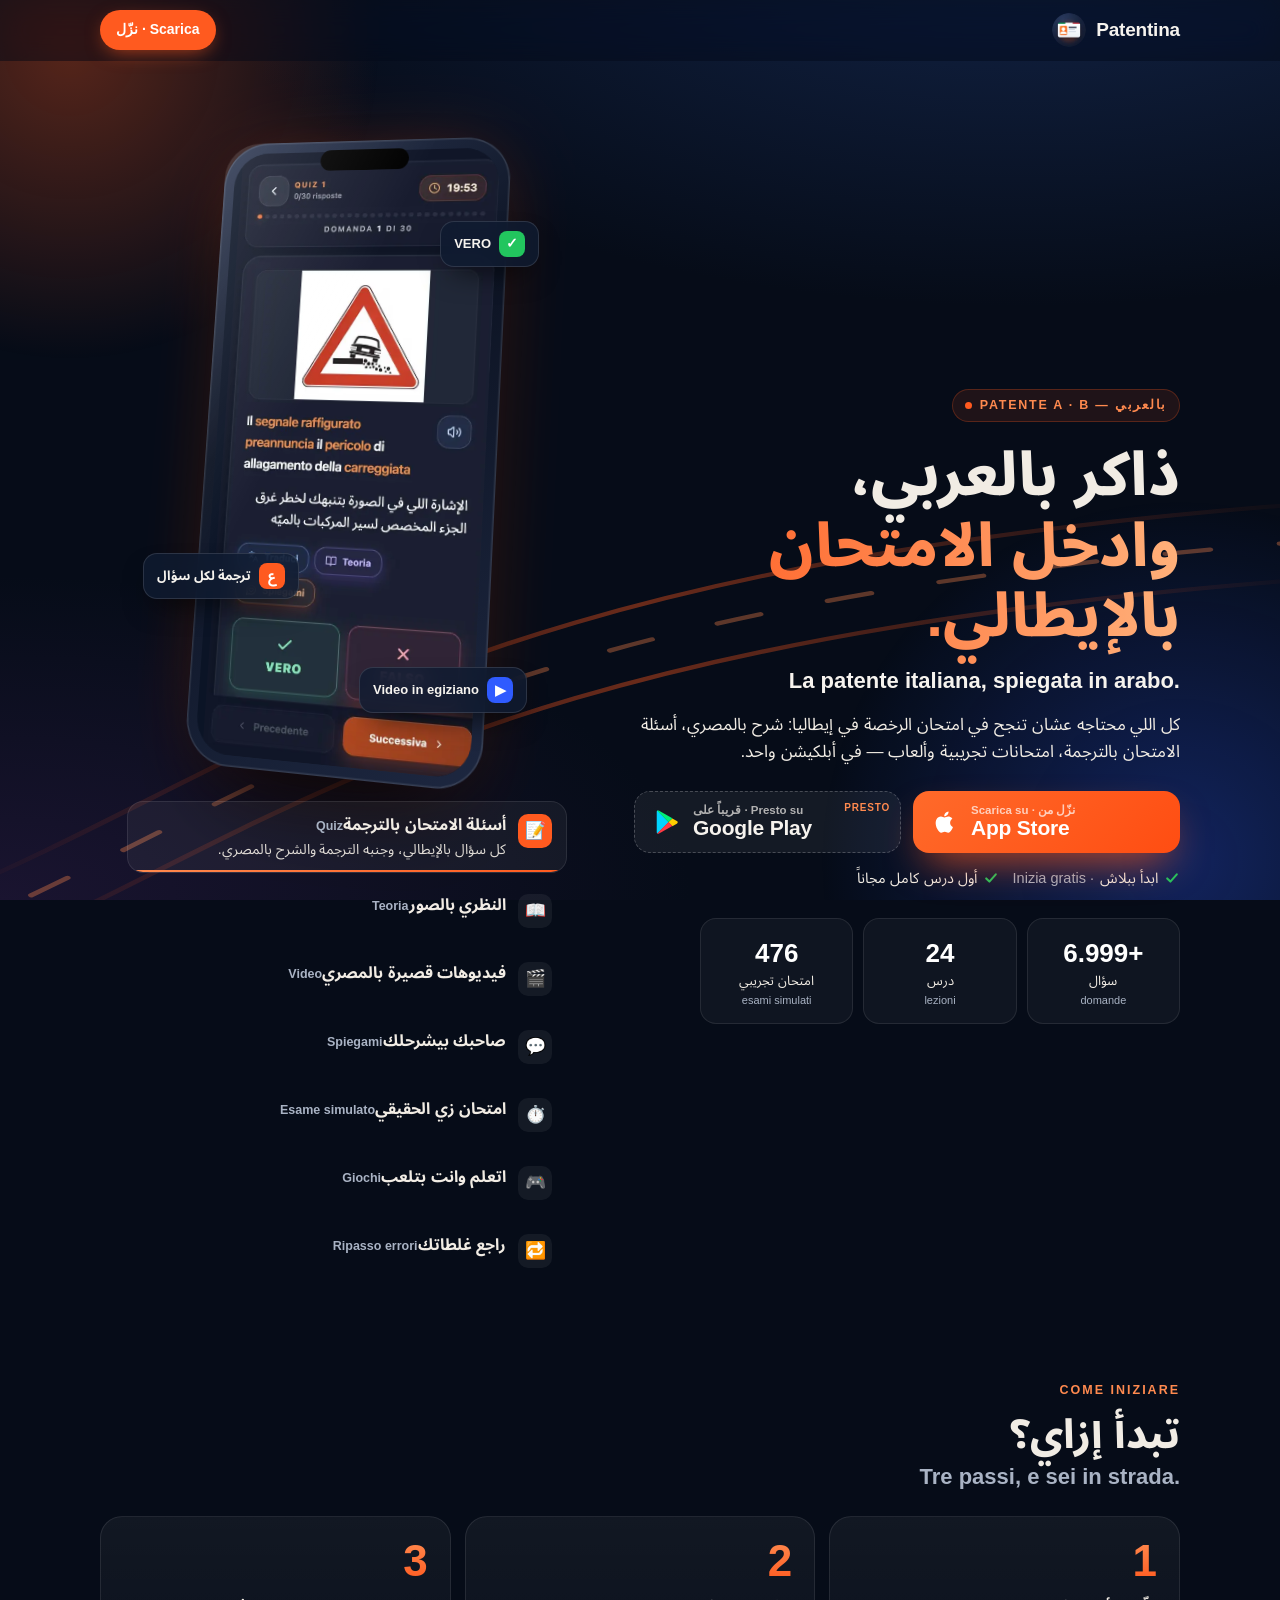
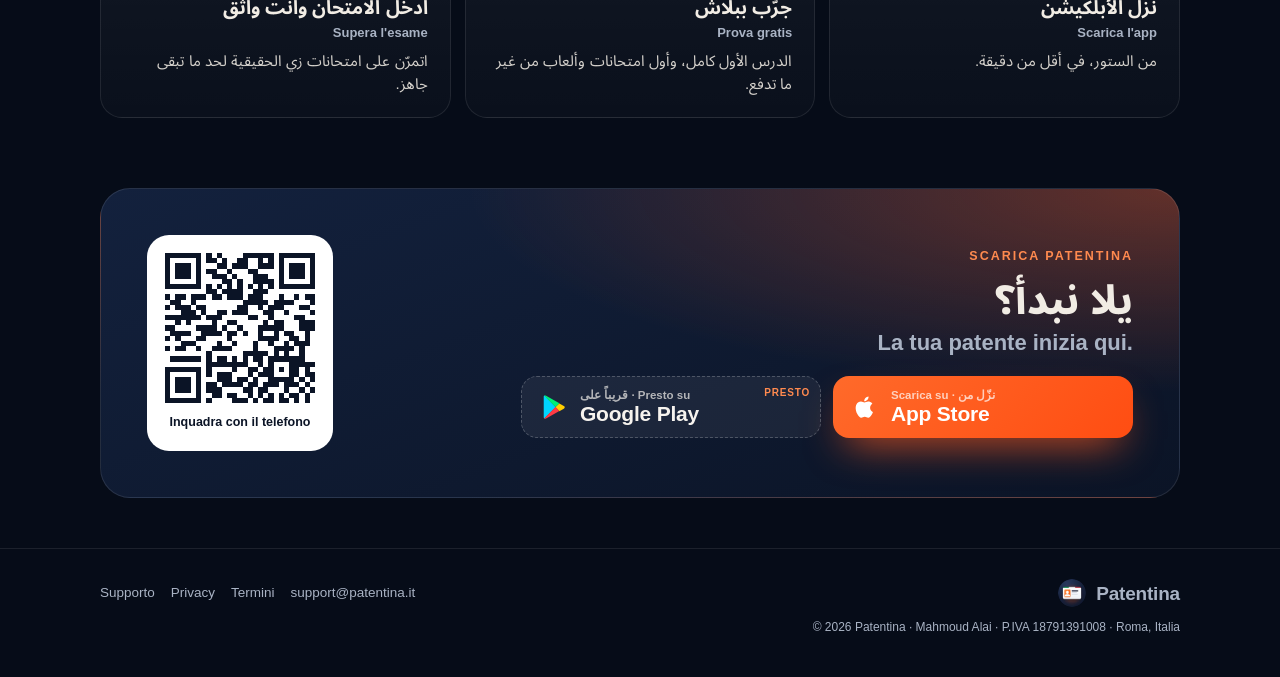
==== download/index.html @ 2d14f10e "Patentina download page Co-Authored-By: Claude Opus 5.5 <noreply@anthropic.com>" ====
<!doctype html>
<html lang="ar" dir="rtl">
<head>
<meta charset="utf-8">
<meta name="viewport" content="width=device-width, initial-scale=1, viewport-fit=cover">
<title>Patentina — Scarica l'app · نزّل الأبلكيشن</title>
<meta name="description" content="La patente italiana, spiegata in arabo. ذاكر الرخصة بالعربي وادخل الامتحان بالإيطالي. Scarica Patentina per iPhone e Android.">
<meta name="theme-color" content="#060c18">
<link rel="canonical" href="https://patentina.it/download/">
<meta property="og:type" content="website">
<meta property="og:url" content="https://patentina.it/download/">
<meta property="og:title" content="Patentina — La patente italiana, spiegata in arabo">
<meta property="og:description" content="ذاكر بالعربي، وادخل الامتحان بالإيطالي. +7.000 domande, 24 lezioni, 476 esami simulati.">
<meta property="og:image" content="https://patentina.it/assets/og.jpg">
<meta property="og:image:width" content="1200">
<meta property="og:image:height" content="630">
<meta name="twitter:card" content="summary_large_image">
<meta name="apple-itunes-app" content="app-id=6827443573">
<link rel="icon" href="/favicon.ico" sizes="any">
<link rel="icon" type="image/png" sizes="32x32" href="/favicon-32.png">
<link rel="apple-touch-icon" href="/apple-touch-icon.png">
<link rel="preload" href="/assets/ar.woff2" as="font" type="font/woff2" crossorigin>
<link rel="preload" href="/assets/screens/quiz.webp" as="image">
<style>
@font-face{font-family:"PAr";src:url(/assets/ar.woff2) format("woff2");font-weight:100 900;font-display:swap;unicode-range:U+0600-06FF,U+0750-077F,U+FB50-FDFF,U+FE70-FEFF,U+200C-200F,U+060C,U+061B,U+061F,U+066B,U+066C}
:root{
  --bg:#060c18;--bg2:#0b1426;--card:#0f1b31;--line:rgba(255,255,255,.09);
  --ink:#f6f3ee;--ar-ink:#f1ece4;--muted:#a9b3c4;
  --or:#ff5a1f;--or2:#ff8a4f;--blue:#2f5bff;--green:#22c55e;
  --r:22px;
  --lat:"Avenir Next","Avenir","SF Pro Display",-apple-system,BlinkMacSystemFont,"Segoe UI",Roboto,"Helvetica Neue",Arial,sans-serif;
  --ar:"PAr","SF Arabic","Geeza Pro","Noto Sans Arabic",Tahoma,sans-serif;
  color-scheme:dark;
}
*{box-sizing:border-box;margin:0;padding:0}
html{-webkit-text-size-adjust:100%;scroll-behavior:smooth}
body{background:var(--bg);color:var(--ink);font-family:var(--ar),var(--lat);line-height:1.55;overflow-x:hidden;-webkit-font-smoothing:antialiased;min-height:100vh}
a{color:inherit;text-decoration:none}
img{display:block;max-width:100%}
button{font:inherit;color:inherit;background:none;border:0;cursor:pointer}
.it,[lang=it]{font-family:var(--lat)}
.wrap{width:100%;max-width:1120px;margin:0 auto;padding:0 20px}

/* ---------- ambient background ---------- */
.sky{position:fixed;inset:0;z-index:-1;overflow:hidden;pointer-events:none;background:radial-gradient(120% 80% at 80% -10%,#13254a 0%,transparent 55%),radial-gradient(90% 60% at 0% 100%,#1a1430 0%,transparent 60%),var(--bg)}
.blob{position:absolute;border-radius:50%;will-change:transform}
.blob.a{width:620px;height:620px;background:radial-gradient(closest-side,rgba(255,90,31,.32),rgba(255,90,31,0));top:-260px;left:-240px;animation:drift 18s ease-in-out infinite alternate}
.blob.b{width:720px;height:720px;background:radial-gradient(closest-side,rgba(47,91,255,.3),rgba(47,91,255,0));bottom:-320px;right:-260px;animation:drift 22s ease-in-out infinite alternate-reverse}
.road{position:absolute;inset:auto 0 0 0;width:100%;height:70vh;opacity:.5}
.road path{fill:none;stroke-linecap:round}
.road .edge{stroke:url(#rg);stroke-width:2}
.road .dash{stroke:#ff8a4f;stroke-width:2;stroke-dasharray:14 22;animation:dash 2.4s linear infinite;opacity:.7}
@keyframes drift{to{transform:translate(80px,60px) scale(1.15)}}
@keyframes dash{to{stroke-dashoffset:-72}}

/* ---------- header ---------- */
header{position:sticky;top:0;z-index:20;padding-top:env(safe-area-inset-top);backdrop-filter:saturate(1.4) blur(14px);-webkit-backdrop-filter:saturate(1.4) blur(14px);background:rgba(6,12,24,.55);border-bottom:1px solid transparent;transition:border-color .3s}
header.scrolled{border-bottom-color:var(--line)}
.bar{display:flex;align-items:center;justify-content:space-between;height:60px}
.brand{display:flex;align-items:center;gap:10px;font-family:var(--lat);font-weight:800;font-size:19px;letter-spacing:-.01em;direction:ltr}
.brand img{width:34px;height:34px;border-radius:50%}
.pill{font-family:var(--lat);font-weight:700;font-size:14px;padding:9px 16px;border-radius:99px;background:var(--or);color:#fff;box-shadow:0 6px 20px -6px rgba(255,90,31,.7);transition:transform .2s}
.pill:active{transform:scale(.96)}

/* ---------- hero ---------- */
.hero{padding-top:34px;padding-bottom:20px;display:grid;gap:34px;align-items:center}
@media(min-width:900px){.hero{grid-template-columns:1.05fr .95fr;padding-top:70px;padding-bottom:40px;gap:40px}}
.eyebrow{display:inline-flex;align-items:center;gap:8px;font-family:var(--lat);font-size:12.5px;font-weight:700;letter-spacing:.14em;text-transform:uppercase;color:var(--or2);background:rgba(255,90,31,.1);border:1px solid rgba(255,90,31,.25);padding:6px 12px;border-radius:99px;direction:ltr}
.eyebrow .dot{width:7px;height:7px;border-radius:50%;background:var(--or);box-shadow:0 0 0 0 rgba(255,90,31,.7);animation:ping 2s infinite}
@keyframes ping{70%{box-shadow:0 0 0 9px rgba(255,90,31,0)}100%{box-shadow:0 0 0 0 rgba(255,90,31,0)}}
h1{margin-top:18px;font-size:clamp(34px,8.6vw,60px);line-height:1.18;font-weight:800;color:var(--ar-ink);letter-spacing:0}
h1 .hl{display:block;padding:.08em 0 .22em;margin:-.08em 0 -.22em;background:linear-gradient(90deg,#ff5a1f,#ffb07a,#ff5a1f);background-size:200% auto;-webkit-background-clip:text;background-clip:text;color:transparent;animation:shine 5s linear infinite}
@keyframes shine{to{background-position:200% center}}
.it-sub{margin-top:12px;font-family:var(--lat);font-weight:700;font-size:clamp(17px,4.4vw,22px);color:var(--ink);direction:ltr;text-align:right}
.lead{margin-top:14px;font-size:17px;color:var(--ar-ink);opacity:.92;max-width:34em}

/* ---------- store buttons ---------- */
.stores{margin-top:26px;display:flex;flex-wrap:wrap;gap:12px}
.store{position:relative;display:flex;align-items:center;gap:12px;min-width:208px;height:62px;padding:0 20px 0 18px;border-radius:16px;background:#fff;color:#0a0f1c;direction:ltr;text-align:left;box-shadow:0 14px 36px -14px rgba(0,0,0,.8);transition:transform .2s cubic-bezier(.2,.8,.2,1),box-shadow .2s;overflow:hidden;flex:1 1 208px;max-width:300px;-webkit-tap-highlight-color:transparent}
.store svg{width:28px;height:28px;flex:none}
.store small{display:block;font-family:var(--lat);font-size:11.5px;font-weight:600;opacity:.7;line-height:1.1}
.store b{display:block;font-family:var(--lat);font-size:21px;font-weight:700;letter-spacing:-.01em;line-height:1.15}
.store:hover{transform:translateY(-2px)}
.store:active{transform:scale(.97)}
.store.primary{background:linear-gradient(135deg,#ff6a2a,#ff4d12);color:#fff;box-shadow:0 18px 40px -14px rgba(255,90,31,.85)}
.store.primary::after{content:"";position:absolute;inset:0;background:linear-gradient(110deg,transparent 30%,rgba(255,255,255,.35) 50%,transparent 70%);transform:translateX(-120%);animation:sheen 3.6s ease-in-out 1.2s infinite}
@keyframes sheen{0%,60%{transform:translateX(-120%)}100%{transform:translateX(120%)}}
.store.soon{background:rgba(255,255,255,.06);color:var(--ink);border:1px dashed rgba(255,255,255,.22);box-shadow:none;cursor:default}
.store.soon:hover,.store.soon:active{transform:none}
.store.soon .tag{position:absolute;top:8px;right:10px;font-family:var(--lat);font-size:10px;font-weight:800;letter-spacing:.08em;color:var(--or2);text-transform:uppercase}
.free{margin-top:14px;display:flex;flex-wrap:wrap;gap:6px 14px;font-size:14.5px;color:var(--ar-ink)}
.free span{display:inline-flex;align-items:center;gap:6px}
.free svg{width:16px;height:16px;color:var(--green)}
.iab-hint{display:none;margin-top:14px;padding:12px 14px;border-radius:14px;background:rgba(47,91,255,.12);border:1px solid rgba(47,91,255,.35);font-size:14px;color:var(--ar-ink)}
.iab .iab-hint{display:block}
.iab-hint b{color:#fff}

.stats{margin-top:28px;display:grid;grid-template-columns:repeat(3,1fr);gap:10px;max-width:480px}
.stat{padding:14px 10px;border-radius:16px;background:rgba(255,255,255,.04);border:1px solid var(--line);text-align:center}
.stat b{display:block;font-family:var(--lat);font-weight:800;font-size:clamp(20px,5.6vw,26px);direction:ltr;color:#fff}
.stat span{display:block;font-size:13px;color:var(--ar-ink);line-height:1.3}
.stat i{display:block;font-style:normal;font-family:var(--lat);font-size:11px;color:var(--muted);margin-top:2px}

/* ---------- phone showcase ---------- */
.show{position:relative;display:grid;justify-items:center}
.stage{position:relative;width:min(300px,74vw);aspect-ratio:9/19.2;perspective:1200px}
.phone{position:absolute;inset:0;border-radius:46px;padding:11px;background:linear-gradient(145deg,#2a3550,#0d1424 40%,#1d2740);box-shadow:0 0 0 1.5px rgba(255,255,255,.12) inset,0 50px 90px -30px rgba(0,0,0,.9),0 0 80px -20px rgba(255,90,31,.35);transform:rotateY(-14deg) rotateX(6deg) rotateZ(2deg);transform-style:preserve-3d;animation:float 7s ease-in-out infinite;will-change:transform}
@keyframes float{0%,100%{transform:rotateY(-14deg) rotateX(6deg) rotateZ(2deg) translateY(0)}50%{transform:rotateY(-8deg) rotateX(3deg) rotateZ(0deg) translateY(-12px)}}
.screen{position:relative;width:100%;height:100%;border-radius:36px;overflow:hidden;background:#0b1426}
.screen img{position:absolute;inset:0;width:100%;height:100%;object-fit:cover;object-position:top;opacity:0;transform:scale(1.06);transition:opacity .7s ease,transform 1.2s cubic-bezier(.2,.8,.2,1)}
.screen img.on{opacity:1;transform:scale(1)}
.island{position:absolute;top:9px;left:50%;width:31%;height:22px;transform:translateX(-50%);background:#000;border-radius:20px;z-index:2}
.glare{position:absolute;inset:0;border-radius:36px;background:linear-gradient(115deg,rgba(255,255,255,.14),transparent 38%);pointer-events:none;z-index:2}
.chip{position:absolute;z-index:3;display:flex;align-items:center;gap:8px;padding:9px 13px;border-radius:14px;background:rgba(15,27,49,.82);backdrop-filter:blur(10px);-webkit-backdrop-filter:blur(10px);border:1px solid rgba(255,255,255,.12);box-shadow:0 14px 30px -12px rgba(0,0,0,.8);font-size:13px;font-weight:700;white-space:nowrap;animation:bob 5s ease-in-out infinite}
.chip .ic{width:26px;height:26px;border-radius:8px;display:grid;place-items:center;font-size:14px;color:#fff}
.chip.c1{top:14%;right:-14%;animation-delay:-1s}
.chip.c1 .ic{background:var(--green)}
.chip.c2{top:66%;left:-18%;animation-delay:-2.5s}
.chip.c2 .ic{background:var(--or)}
.chip.c3{bottom:9%;right:-10%;animation-delay:-4s}
.chip.c3 .ic{background:var(--blue)}
@keyframes bob{0%,100%{transform:translateY(0)}50%{transform:translateY(-10px)}}
@media(max-width:420px){.chip.c1{right:-6%}.chip.c2{left:-8%}.chip.c3{right:-4%}.chip{font-size:12px;padding:7px 10px}}

/* feature tabs synced to phone */
.feats{margin-top:30px;width:100%;max-width:440px;display:grid;gap:8px}
.feat{position:relative;display:flex;gap:12px;align-items:flex-start;width:100%;padding:12px 14px;border-radius:16px;text-align:right;border:1px solid transparent;transition:background .35s,border-color .35s;overflow:hidden}
.feat .n{flex:none;width:34px;height:34px;border-radius:10px;display:grid;place-items:center;background:rgba(255,255,255,.06);font-size:17px;transition:background .35s}
.feat h3{font-size:16px;font-weight:700;color:var(--ar-ink);line-height:1.35}
.feat h3 .it{display:inline-block;font-size:12.5px;font-weight:600;color:var(--muted);margin-inline-start:8px;direction:ltr}
.feat p{font-size:14px;color:var(--ar-ink);opacity:.85;max-height:0;overflow:hidden;transition:max-height .45s ease,opacity .35s,margin .35s;opacity:0}
.feat.on{background:rgba(255,255,255,.05);border-color:var(--line)}
.feat.on .n{background:var(--or)}
.feat.on p{max-height:80px;opacity:.92;margin-top:3px}
.feat .prog{position:absolute;bottom:0;right:0;height:2px;width:0;background:linear-gradient(90deg,var(--or2),var(--or))}
.feat.on .prog{animation:prog var(--dur,3.6s) linear forwards}
.paused .feat.on .prog{animation-play-state:paused}
@keyframes prog{to{width:100%}}

/* ---------- steps ---------- */
section.block{padding:60px 0}
.kicker{font-family:var(--lat);font-size:12.5px;font-weight:800;letter-spacing:.16em;text-transform:uppercase;color:var(--or2);direction:ltr;text-align:right}
h2{margin-top:8px;font-size:clamp(26px,6.4vw,40px);line-height:1.25;font-weight:800;color:var(--ar-ink)}
h2 .it{display:block;font-size:.55em;font-weight:700;color:var(--muted);margin-top:4px;direction:ltr;text-align:right}
.steps{margin-top:26px;display:grid;gap:14px}
@media(min-width:760px){.steps{grid-template-columns:repeat(3,1fr)}}
.step{position:relative;padding:22px;border-radius:var(--r);background:linear-gradient(180deg,rgba(255,255,255,.05),rgba(255,255,255,.02));border:1px solid var(--line);overflow:hidden}
.step .num{font-family:var(--lat);font-weight:800;font-size:44px;line-height:1;background:linear-gradient(180deg,#ff8a4f,#ff5a1f);-webkit-background-clip:text;background-clip:text;color:transparent}
.step h3{margin-top:10px;font-size:19px;color:var(--ar-ink)}
.step h3 .it{display:block;font-size:13px;color:var(--muted);font-weight:600;direction:ltr;text-align:right}
.step p{margin-top:6px;font-size:15px;color:var(--ar-ink);opacity:.88}

/* ---------- final cta ---------- */
.final{position:relative;margin:10px 0 50px;padding:34px 22px;border-radius:30px;background:radial-gradient(120% 120% at 100% 0%,rgba(255,90,31,.35),transparent 55%),linear-gradient(160deg,#13213d,#0b1426);border:1px solid rgba(255,255,255,.1);overflow:hidden;display:grid;gap:26px;align-items:center}
@media(min-width:860px){.final{grid-template-columns:1fr auto;padding:46px}}
.final .stores{margin-top:20px}
.qr{display:none;justify-items:center;gap:10px;padding:18px;border-radius:22px;background:#fff;color:#0b1426;text-align:center}
.qr img{width:150px;height:150px}
.qr span{font-family:var(--lat);font-size:12.5px;font-weight:700}
@media(min-width:860px) and (hover:hover){.qr{display:grid}}

footer{padding:30px 0 calc(110px + env(safe-area-inset-bottom));border-top:1px solid var(--line);font-size:13.5px;color:var(--muted)}
@media(min-width:760px){footer{padding-bottom:40px}}
footer .row{display:flex;flex-wrap:wrap;gap:8px 18px;justify-content:space-between;align-items:center}
footer nav{display:flex;flex-wrap:wrap;gap:6px 16px;font-family:var(--lat);direction:ltr}
footer a:hover{color:#fff}
footer .legal{margin-top:10px;font-family:var(--lat);font-size:12px;direction:ltr;text-align:right}

/* ---------- sticky mobile cta ---------- */
.dock{position:fixed;z-index:30;left:12px;right:12px;bottom:calc(12px + env(safe-area-inset-bottom));display:flex;align-items:center;gap:12px;padding:10px 10px 10px 14px;border-radius:20px;background:rgba(15,27,49,.88);backdrop-filter:blur(16px);-webkit-backdrop-filter:blur(16px);border:1px solid rgba(255,255,255,.12);box-shadow:0 20px 50px -20px rgba(0,0,0,.9);transform:translateY(160%);transition:transform .5s cubic-bezier(.2,.8,.2,1)}
.dock.show{transform:none}
.dock img{width:42px;height:42px;border-radius:12px}
.dock .t{flex:1;min-width:0;line-height:1.25}
.dock .t b{display:block;font-family:var(--lat);font-size:15px}
.dock .t span{font-size:12.5px;color:var(--ar-ink);opacity:.85}
.dock a{flex:none;font-family:var(--lat);font-weight:800;font-size:15px;padding:12px 18px;border-radius:14px;background:var(--or);color:#fff}
@media(min-width:760px){.dock{display:none}}

/* ---------- in-app browser sheet ---------- */
.sheet{position:fixed;inset:0;z-index:50;display:none}
.sheet.open{display:block}
.sheet .scrim{position:absolute;inset:0;background:rgba(2,5,12,.72);animation:fade .25s ease}
.sheet .panel{position:absolute;left:0;right:0;bottom:0;padding:26px 22px calc(24px + env(safe-area-inset-bottom));border-radius:26px 26px 0 0;background:#0f1b31;border-top:1px solid rgba(255,255,255,.12);animation:up .4s cubic-bezier(.2,.8,.2,1)}
@media(min-width:640px){.sheet .panel{left:50%;right:auto;bottom:auto;top:50%;width:440px;border-radius:26px;transform:translate(-50%,-50%);animation:fade .3s}}
.sheet h3{font-size:21px;color:#fff}
.sheet h3 .it{display:block;font-size:14px;color:var(--muted);direction:ltr;text-align:right;font-weight:600}
.sheet p{margin-top:10px;font-size:15.5px;color:var(--ar-ink)}
.sheet ol{margin:12px 0 0;padding-inline-start:22px;font-size:15.5px;color:var(--ar-ink);display:grid;gap:6px}
.sheet .dots{display:inline-grid;place-items:center;min-width:30px;height:24px;padding:0 6px;border-radius:7px;background:rgba(255,255,255,.12);font-family:var(--lat);font-weight:800;direction:ltr}
.sheet .actions{margin-top:18px;display:grid;gap:10px}
.btn{display:flex;align-items:center;justify-content:center;gap:8px;height:52px;border-radius:15px;font-weight:700;font-size:16px;background:rgba(255,255,255,.08);border:1px solid rgba(255,255,255,.12);color:#fff}
.btn.main{background:var(--or);border-color:transparent}
.btn .it{font-size:13px;opacity:.75}
.urlbox{margin-top:12px;padding:10px 12px;border-radius:12px;background:rgba(0,0,0,.3);font-family:ui-monospace,Menlo,monospace;font-size:14px;direction:ltr;text-align:center;user-select:all;-webkit-user-select:all;color:#fff}
.pointer{position:fixed;top:calc(8px + env(safe-area-inset-top));right:14px;z-index:51;display:none;flex-direction:column;align-items:flex-end;gap:4px;color:#fff;font-family:var(--lat);font-weight:800;font-size:13px;pointer-events:none}
.sheet.open~.pointer.on{display:flex}
.pointer svg{width:46px;height:46px;animation:nudge 1.1s ease-in-out infinite}
@keyframes nudge{50%{transform:translate(4px,-6px)}}
@keyframes fade{from{opacity:0}}
@keyframes up{from{transform:translateY(100%)}}
.toast{position:fixed;left:50%;bottom:calc(96px + env(safe-area-inset-bottom));transform:translate(-50%,20px);opacity:0;z-index:60;padding:10px 16px;border-radius:12px;background:#fff;color:#0b1426;font-weight:700;font-size:14px;transition:.3s;pointer-events:none}
.toast.on{opacity:1;transform:translate(-50%,0)}

/* ---------- reveal ---------- */
.rv{opacity:0;transform:translateY(26px);transition:opacity .8s cubic-bezier(.2,.8,.2,1),transform .8s cubic-bezier(.2,.8,.2,1)}
.rv.in{opacity:1;transform:none}
.d1{transition-delay:.08s}.d2{transition-delay:.16s}.d3{transition-delay:.24s}.d4{transition-delay:.32s}
.no-js .rv{opacity:1;transform:none}

@media(prefers-reduced-motion:reduce){
  *,*::before,*::after{animation:none!important;transition-duration:.01ms!important}
  .rv{opacity:1;transform:none}
  .phone{transform:none}
}
</style>
</head>
<body class="no-js">
<div class="sky" aria-hidden="true">
  <div class="blob a"></div><div class="blob b"></div>
  <svg class="road" viewBox="0 0 400 300" preserveAspectRatio="none">
    <defs><linearGradient id="rg" x1="0" x2="1"><stop offset="0" stop-color="#ff5a1f" stop-opacity="0"/><stop offset=".5" stop-color="#ff5a1f" stop-opacity=".8"/><stop offset="1" stop-color="#ff5a1f" stop-opacity="0"/></linearGradient></defs>
    <path class="edge" d="M-20 300 C 90 230, 140 140, 420 110"/>
    <path class="dash" d="M-20 300 C 90 230, 140 140, 420 110" transform="translate(0 18)"/>
    <path class="edge" d="M-20 300 C 90 230, 140 140, 420 110" transform="translate(0 36)"/>
  </svg>
</div>

<header id="top">
  <div class="wrap bar">
    <a class="brand" href="/download/" aria-label="Patentina">
      <img src="/assets/logo.webp" width="34" height="34" alt="">Patentina
    </a>
    <a class="pill" href="#get" data-store="auto">Scarica · نزّل</a>
  </div>
</header>

<main>
  <div class="wrap hero">
    <div>
      <span class="eyebrow rv"><span class="dot"></span>Patente A · B — بالعربي</span>
      <h1 class="rv d1">ذاكر بالعربي،<span class="hl">وادخل الامتحان بالإيطالي.</span></h1>
      <p class="it-sub rv d2" lang="it">La patente italiana, spiegata in arabo.</p>
      <p class="lead rv d2">كل اللي محتاجه عشان تنجح في امتحان الرخصة في إيطاليا: شرح بالمصري، أسئلة الامتحان بالترجمة، امتحانات تجريبية وألعاب — في أبلكيشن واحد.</p>

      <div id="get" class="stores rv d3" data-stores></div>
      <div class="free rv d3">
        <span><svg viewBox="0 0 20 20" fill="none" stroke="currentColor" stroke-width="2.6" stroke-linecap="round" stroke-linejoin="round"><path d="M4 10.5l4 4 8-9"/></svg>ابدأ ببلاش <span class="it" lang="it" style="color:var(--muted)">· Inizia gratis</span></span>
        <span><svg viewBox="0 0 20 20" fill="none" stroke="currentColor" stroke-width="2.6" stroke-linecap="round" stroke-linejoin="round"><path d="M4 10.5l4 4 8-9"/></svg>أول درس كامل مجاناً</span>
      </div>
      <div class="iab-hint" data-iab-hint></div>

      <div class="stats rv d4">
        <div class="stat"><b data-count="7000" data-suffix="+">7.000+</b><span>سؤال</span><i lang="it">domande</i></div>
        <div class="stat"><b data-count="24">24</b><span>درس</span><i lang="it">lezioni</i></div>
        <div class="stat"><b data-count="476">476</b><span>امتحان تجريبي</span><i lang="it">esami simulati</i></div>
      </div>
    </div>

    <div class="show rv d2" id="showcase">
      <div class="stage">
        <div class="phone">
          <div class="screen" data-screens>
            <img class="on" src="/assets/screens/quiz.webp" alt="Quiz con traduzione araba" width="540" height="1169">
            <img data-src="/assets/screens/theory.webp" alt="Teoria con immagini" width="540" height="1169">
            <img data-src="/assets/screens/video.webp" alt="Video in egiziano" width="540" height="1169">
            <img data-src="/assets/screens/buddy.webp" alt="Spiegami" width="540" height="1104">
            <img data-src="/assets/screens/exam.webp" alt="Esame simulato" width="540" height="1169">
            <img data-src="/assets/screens/game.webp" alt="Giochi sugli incroci" width="540" height="1169">
            <img data-src="/assets/screens/mistakes.webp" alt="Ripasso errori" width="540" height="1169">
          </div>
          <div class="island"></div><div class="glare"></div>
        </div>
        <div class="chip c1" aria-hidden="true"><span class="ic">✓</span><span lang="it">VERO</span></div>
        <div class="chip c2" aria-hidden="true"><span class="ic">ع</span>ترجمة لكل سؤال</div>
        <div class="chip c3" aria-hidden="true"><span class="ic">▶</span><span lang="it">Video in egiziano</span></div>
      </div>

      <div class="feats" role="tablist" aria-label="Funzioni">
        <button class="feat on" role="tab" aria-selected="true"><span class="n">📝</span><span><h3>أسئلة الامتحان بالترجمة<span class="it" lang="it">Quiz</span></h3><p>كل سؤال بالإيطالي، وجنبه الترجمة والشرح بالمصري.</p></span><i class="prog"></i></button>
        <button class="feat" role="tab" aria-selected="false"><span class="n">📖</span><span><h3>النظري بالصور<span class="it" lang="it">Teoria</span></h3><p>كل كلمة مهمة في الامتحان، بالصورة والشرح.</p></span><i class="prog"></i></button>
        <button class="feat" role="tab" aria-selected="false"><span class="n">🎬</span><span><h3>فيديوهات قصيرة بالمصري<span class="it" lang="it">Video</span></h3><p>كلمة واحدة، دقيقة واحدة، وتفهمها خلاص.</p></span><i class="prog"></i></button>
        <button class="feat" role="tab" aria-selected="false"><span class="n">💬</span><span><h3>صاحبك بيشرحلك<span class="it" lang="it">Spiegami</span></h3><p>مش فاهم السؤال؟ اسأل، وهو يبسّطهولك.</p></span><i class="prog"></i></button>
        <button class="feat" role="tab" aria-selected="false"><span class="n">⏱️</span><span><h3>امتحان زي الحقيقي<span class="it" lang="it">Esame simulato</span></h3><p>30 سؤال في 20 دقيقة، بنفس شكل الامتحان.</p></span><i class="prog"></i></button>
        <button class="feat" role="tab" aria-selected="false"><span class="n">🎮</span><span><h3>اتعلم وانت بتلعب<span class="it" lang="it">Giochi</span></h3><p>مين يعدّي الأول؟ 227 مستوى في التقاطعات.</p></span><i class="prog"></i></button>
        <button class="feat" role="tab" aria-selected="false"><span class="n">🔁</span><span><h3>راجع غلطاتك<span class="it" lang="it">Ripasso errori</span></h3><p>كل سؤال غلطت فيه يرجعلك لحد ما تفهمه.</p></span><i class="prog"></i></button>
      </div>
    </div>
  </div>

  <section class="block">
    <div class="wrap">
      <p class="kicker rv">Come iniziare</p>
      <h2 class="rv d1">تبدأ إزاي؟<span class="it" lang="it">Tre passi, e sei in strada.</span></h2>
      <div class="steps">
        <div class="step rv d1"><div class="num">1</div><h3>نزّل الأبلكيشن<span class="it" lang="it">Scarica l'app</span></h3><p>من الستور، في أقل من دقيقة.</p></div>
        <div class="step rv d2"><div class="num">2</div><h3>جرّب ببلاش<span class="it" lang="it">Prova gratis</span></h3><p>الدرس الأول كامل، وأول امتحانات وألعاب من غير ما تدفع.</p></div>
        <div class="step rv d3"><div class="num">3</div><h3>ادخل الامتحان وانت واثق<span class="it" lang="it">Supera l'esame</span></h3><p>اتمرّن على امتحانات زي الحقيقية لحد ما تبقى جاهز.</p></div>
      </div>
    </div>
  </section>

  <div class="wrap">
    <div class="final rv">
      <div>
        <p class="kicker">Scarica Patentina</p>
        <h2>يلا نبدأ؟<span class="it" lang="it">La tua patente inizia qui.</span></h2>
        <div class="stores" data-stores></div>
      </div>
      <div class="qr" aria-label="QR code"><img src="/assets/qr.svg" alt="QR patentina.it/download" width="150" height="150"><span>Inquadra con il telefono</span></div>
    </div>
  </div>
</main>

<footer>
  <div class="wrap">
    <div class="row">
      <a class="brand" href="/download/"><img src="/assets/logo.webp" width="28" height="28" alt="" style="width:28px;height:28px">Patentina</a>
      <nav>
        <a href="https://help.patentina.it/support.html">Supporto</a>
        <a href="https://help.patentina.it/privacy.html">Privacy</a>
        <a href="https://help.patentina.it/terms.html">Termini</a>
        <a href="mailto:support@patentina.it">support@patentina.it</a>
      </nav>
    </div>
    <p class="legal">© <span data-year>2026</span> Patentina · Mahmoud Alai · P.IVA 18791391008 · Roma, Italia</p>
  </div>
</footer>

<div class="dock" data-dock aria-hidden="true">
  <img src="/assets/logo.webp" alt="">
  <div class="t"><b>Patentina</b><span>الرخصة الإيطالي بالعربي</span></div>
  <a href="#get" data-store="auto">Scarica</a>
</div>

<div class="sheet" data-sheet role="dialog" aria-modal="true" aria-labelledby="sh-t">
  <div class="scrim" data-close></div>
  <div class="panel">
    <h3 id="sh-t">افتح الصفحة في المتصفح<span class="it" lang="it">Apri la pagina nel browser</span></h3>
    <p data-sheet-why>التطبيق اللي انت فاتح منه (تيك توك / إنستجرام) ساعات بيمنع فتح الستور.</p>
    <ol>
      <li>اضغط على <span class="dots">···</span> فوق على اليمين</li>
      <li>اختار <b lang="it" data-open-label>«Apri nel browser»</b></li>
      <li>واضغط على زرار التحميل تاني</li>
    </ol>
    <div class="urlbox">patentina.it/download</div>
    <div class="actions">
      <button class="btn main" data-escape>افتح في المتصفح <span class="it" lang="it">· Apri</span></button>
      <button class="btn" data-copy>انسخ اللينك <span class="it" lang="it">· Copia link</span></button>
      <button class="btn" data-close>رجوع</button>
    </div>
  </div>
</div>
<div class="pointer" data-pointer aria-hidden="true">
  <svg viewBox="0 0 48 48" fill="none" stroke="#ff8a4f" stroke-width="3.5" stroke-linecap="round" stroke-linejoin="round"><path d="M10 40 L38 12"/><path d="M20 11h18v18"/></svg>
  <span>···</span>
</div>
<div class="toast" data-toast></div>

<script>
(function(){
  "use strict";
  // ===== Store configuration =====
  var IOS_ID = "6827443573";
  var IOS_URL = "https://apps.apple.com/it/app/patentina/id" + IOS_ID;
  var IOS_DEEP = "itms-apps://apps.apple.com/it/app/patentina/id" + IOS_ID;
  var PLAY_PKG = "com.patentina.app";
  var PLAY_LIVE = false; // flip to true when the Google Play listing is public
  var PLAY_URL = "https://play.google.com/store/apps/details?id=" + PLAY_PKG;
  var PLAY_INTENT = "intent://details?id=" + PLAY_PKG + "#Intent;scheme=market;package=com.android.vending;S.browser_fallback_url=" + encodeURIComponent(PLAY_URL) + ";end";
  var PAGE = "https://patentina.it/download/";

  var d = document, b = d.body, ua = navigator.userAgent || "";
  b.classList.remove("no-js");
  var isIOS = /iPhone|iPad|iPod/i.test(ua) || (navigator.platform === "MacIntel" && navigator.maxTouchPoints > 1);
  var isAndroid = /Android/i.test(ua);
  var app = /musical_ly|Bytedance|TikTok|trill/i.test(ua) ? "TikTok"
          : /Instagram/i.test(ua) ? "Instagram"
          : /FBAN|FBAV|FB_IAB|FBIOS|FB4A/i.test(ua) ? "Facebook"
          : /Messenger/i.test(ua) ? "Messenger"
          : /Snapchat/i.test(ua) ? "Snapchat"
          : /Line\//i.test(ua) ? "LINE"
          : /Twitter|LinkedInApp|Pinterest/i.test(ua) ? "app"
          : (isAndroid && /; wv\)/.test(ua)) ? "app" : "";
  var inApp = !!app;
  if (inApp) b.classList.add("iab");

  // ===== Store buttons =====
  var APPLE = '<svg viewBox="0 0 24 24" fill="currentColor"><path d="M16.37 12.6c-.02-2.3 1.88-3.4 1.96-3.46-1.07-1.56-2.73-1.78-3.32-1.8-1.41-.14-2.76.83-3.48.83-.72 0-1.83-.81-3-.79-1.55.02-2.97.9-3.77 2.28-1.6 2.79-.41 6.92 1.16 9.18.76 1.11 1.68 2.35 2.88 2.31 1.15-.05 1.59-.75 2.98-.75 1.39 0 1.78.75 3 .72 1.24-.02 2.03-1.12 2.79-2.24.87-1.29 1.23-2.53 1.25-2.6-.03-.01-2.4-.92-2.45-3.68zM14.08 5.83c.64-.77 1.07-1.85.95-2.92-.92.04-2.03.61-2.69 1.38-.59.68-1.11 1.77-.97 2.82 1.02.08 2.07-.52 2.71-1.28z"/></svg>';
  var PLAY = '<svg viewBox="0 0 24 24"><path fill="#00d4ff" d="M3.6 2.2c-.3.3-.4.7-.4 1.2v17.2c0 .5.1.9.4 1.2l.1.1 9.6-9.6v-.2L3.7 2.1z"/><path fill="#ffce00" d="M16.5 15.5l-3.2-3.2v-.2l3.2-3.2.1.1 3.8 2.2c1.1.6 1.1 1.6 0 2.2l-3.8 2.2z"/><path fill="#ff3a44" d="M16.6 15.4l-3.3-3.3-9.7 9.7c.4.4.9.4 1.6.1l11.4-6.5"/><path fill="#00f076" d="M16.6 8.8L5.2 2.3c-.7-.4-1.2-.3-1.6.1l9.7 9.7z"/></svg>';

  function iosBtn(primary){
    return '<a class="store' + (primary ? " primary" : "") + '" data-store="ios" href="' + IOS_URL + '" rel="noopener">' + APPLE +
      '<span><small>Scarica su · نزّل من</small><b>App Store</b></span></a>';
  }
  function playBtn(primary){
    if (!PLAY_LIVE) return '<div class="store soon" aria-disabled="true"><span class="tag">Presto</span>' + PLAY +
      '<span><small>قريباً على · Presto su</small><b>Google Play</b></span></div>';
    return '<a class="store' + (primary ? " primary" : "") + '" data-store="android" href="' + PLAY_URL + '" rel="noopener">' + PLAY +
      '<span><small>Disponibile su · نزّل من</small><b>Google Play</b></span></a>';
  }
  var html = isAndroid ? playBtn(true) + iosBtn(false) : iosBtn(true) + playBtn(false);
  d.querySelectorAll("[data-stores]").forEach(function(el){ el.innerHTML = html; });

  var hint = d.querySelector("[data-iab-hint]");
  if (inApp && hint) hint.innerHTML = (app !== "app" ? "فاتح من <b>" + app + "</b>؟ " : "") +
    "لو الستور ما فتحش، اضغط <b>···</b> فوق واختار <b>Apri nel browser / Open in browser</b>.";
  if (isAndroid && !PLAY_LIVE && hint) { hint.innerHTML = "نسخة أندرويد جاية قريب على Google Play. <span lang=\"it\">La versione Android arriva presto.</span>"; hint.style.display = "block"; }

  // ===== Sheet =====
  var sheet = d.querySelector("[data-sheet]"), pointer = d.querySelector("[data-pointer]");
  function openSheet(){
    if (app && app !== "app") d.querySelector("[data-sheet-why]").innerHTML = "<b>" + app + "</b> ساعات بيمنع فتح الستور من جوّه التطبيق. افتح الصفحة في المتصفح وهتشتغل على طول.";
    d.querySelector("[data-open-label]").textContent = isIOS ? "«Apri nel browser» / «Open in Safari»" : "«Apri nel browser» / «Open in Chrome»";
    sheet.classList.add("open"); pointer.classList.add("on");
  }
  function closeSheet(){ sheet.classList.remove("open"); pointer.classList.remove("on"); }
  d.querySelectorAll("[data-close]").forEach(function(x){ x.addEventListener("click", closeSheet); });
  function toast(t){ var el = d.querySelector("[data-toast]"); el.textContent = t; el.classList.add("on"); setTimeout(function(){ el.classList.remove("on"); }, 2200); }
  d.querySelector("[data-copy]").addEventListener("click", function(){
    var done = function(){ toast("اتنسخ ✓ · Link copiato"); };
    if (navigator.clipboard && window.isSecureContext) navigator.clipboard.writeText(PAGE).then(done, legacy); else legacy();
    function legacy(){ var t = d.createElement("textarea"); t.value = PAGE; t.setAttribute("readonly",""); t.style.cssText = "position:fixed;opacity:0"; d.body.appendChild(t); t.select(); t.setSelectionRange(0, 999); try { d.execCommand("copy"); done(); } catch(e) { toast(PAGE); } d.body.removeChild(t); }
  });
  d.querySelector("[data-escape]").addEventListener("click", function(){
    if (isAndroid) location.href = "intent://" + PAGE.replace(/^https:\/\//, "") + "#Intent;scheme=https;package=com.android.chrome;S.browser_fallback_url=" + encodeURIComponent(PAGE) + ";end";
    else if (isIOS) location.href = "x-safari-" + PAGE;
    else window.open(PAGE, "_blank");
  });

  // ===== Store click handling (the TikTok / Instagram fix) =====
  function tryOpen(url){
    var left = false;
    function onHide(){ if (d.hidden) left = true; }
    d.addEventListener("visibilitychange", onHide);
    window.addEventListener("pagehide", function(){ left = true; }, { once: true });
    location.href = url;
    setTimeout(function(){ d.removeEventListener("visibilitychange", onHide); if (!left && !d.hidden) openSheet(); }, 1800);
  }
  d.addEventListener("click", function(e){
    var a = e.target.closest && e.target.closest("[data-store]"); if (!a) return;
    var kind = a.getAttribute("data-store");
    if (kind === "auto") {
      // Header + dock buttons: on phones go straight to the right store, otherwise scroll to buttons.
      if (isIOS) kind = "ios"; else if (isAndroid && PLAY_LIVE) kind = "android"; else return;
    }
    if (kind === "ios") {
      if (inApp && isIOS) { e.preventDefault(); tryOpen(IOS_DEEP); }
      else if (a.tagName !== "A" || a.getAttribute("href") !== IOS_URL) { e.preventDefault(); location.href = IOS_URL; }
    } else if (kind === "android") {
      if (isAndroid) { e.preventDefault(); tryOpen(inApp ? PLAY_INTENT : "market://details?id=" + PLAY_PKG); if (!inApp) setTimeout(function(){ if (!d.hidden) location.href = PLAY_URL; }, 900); }
    }
  });

  // ===== Feature showcase =====
  var imgs = d.querySelectorAll("[data-screens] img"), feats = d.querySelectorAll(".feat"), show = d.getElementById("showcase");
  var cur = 0, DUR = 3600, timer = null, reduce = window.matchMedia("(prefers-reduced-motion: reduce)").matches;
  function load(i){ var im = imgs[i]; if (im && im.dataset.src) { im.src = im.dataset.src; im.removeAttribute("data-src"); } }
  function go(i, user){
    i = (i + feats.length) % feats.length;
    load(i); load((i + 1) % feats.length);
    imgs[cur].classList.remove("on"); feats[cur].classList.remove("on"); feats[cur].setAttribute("aria-selected","false");
    cur = i;
    imgs[cur].classList.add("on"); feats[cur].classList.add("on"); feats[cur].setAttribute("aria-selected","true");
    var p = feats[cur].querySelector(".prog"); p.style.animation = "none"; p.offsetWidth; p.style.animation = "";
    schedule(user ? DUR * 1.6 : DUR);
  }
  function schedule(ms){ clearTimeout(timer); if (reduce) return; feats[cur].style.setProperty("--dur", ms + "ms"); timer = setTimeout(function(){ go(cur + 1); }, ms); }
  feats.forEach(function(f, i){ f.addEventListener("click", function(){ go(i, true); }); });
  window.addEventListener("load", function(){ load(1); });
  d.addEventListener("visibilitychange", function(){ if (d.hidden) { clearTimeout(timer); show.classList.add("paused"); } else { show.classList.remove("paused"); go(cur); } });
  schedule(DUR);

  // ===== Reveal + count-up =====
  var io = "IntersectionObserver" in window ? new IntersectionObserver(function(es){
    es.forEach(function(en){ if (en.isIntersecting) { en.target.classList.add("in"); io.unobserve(en.target); if (en.target.classList.contains("stats")) count(); } });
  }, { threshold: .12 }) : null;
  d.querySelectorAll(".rv").forEach(function(el){ io ? io.observe(el) : el.classList.add("in"); });
  function count(){
    if (reduce) return;
    d.querySelectorAll("[data-count]").forEach(function(el){
      var n = +el.dataset.count, s = el.dataset.suffix || "", t0 = performance.now();
      (function tick(t){ var k = Math.min(1, (t - t0) / 1400), v = Math.round(n * (1 - Math.pow(1 - k, 3)));
        el.textContent = String(v).replace(/\B(?=(\d{3})+(?!\d))/g, ".") + s; if (k < 1) requestAnimationFrame(tick); })(t0);
    });
  }

  // ===== Header + dock =====
  var hdr = d.getElementById("top"), dock = d.querySelector("[data-dock]"), heroBtns = d.getElementById("get");
  function onScroll(){
    hdr.classList.toggle("scrolled", scrollY > 8);
    var r = heroBtns.getBoundingClientRect();
    dock.classList.toggle("show", r.bottom < 0);
  }
  addEventListener("scroll", onScroll, { passive: true }); onScroll();
  d.querySelector("[data-year]").textContent = new Date().getFullYear();
})();
</script>
</body>
</html>
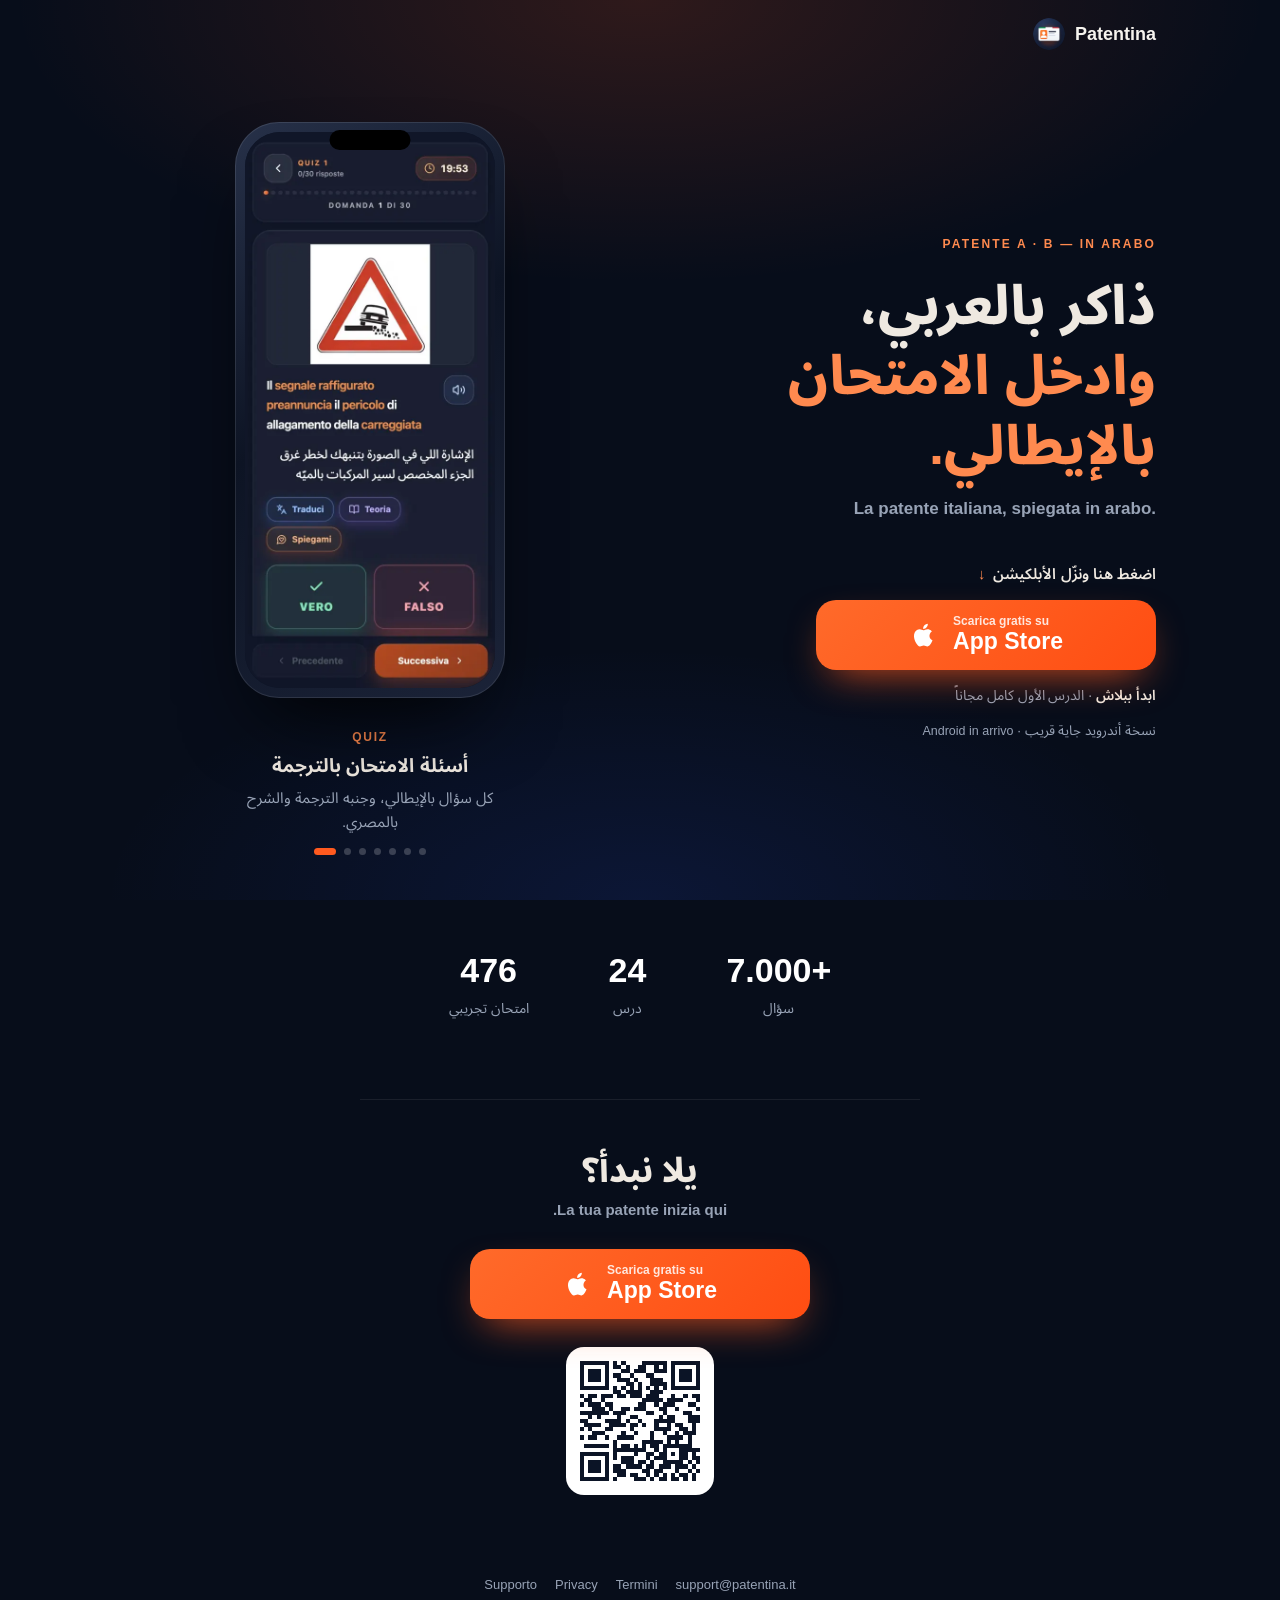
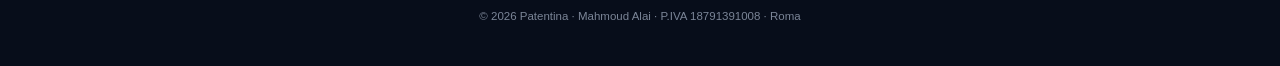
==== commit b80bbdc5: "Calmer layout, clearer App Store call to action Co-Authored-By: Claude Opus 5.5 <noreply@anthropic.c" ====
--- a/download/index.html
+++ b/download/index.html
@@ -4,8 +4,8 @@
 <meta charset="utf-8">
 <meta name="viewport" content="width=device-width, initial-scale=1, viewport-fit=cover">
 <title>Patentina — Scarica l'app · نزّل الأبلكيشن</title>
-<meta name="description" content="La patente italiana, spiegata in arabo. ذاكر الرخصة بالعربي وادخل الامتحان بالإيطالي. Scarica Patentina per iPhone e Android.">
-<meta name="theme-color" content="#060c18">
+<meta name="description" content="La patente italiana, spiegata in arabo. ذاكر الرخصة بالعربي وادخل الامتحان بالإيطالي. Scarica Patentina per iPhone.">
+<meta name="theme-color" content="#070d1a">
 <link rel="canonical" href="https://patentina.it/download/">
 <meta property="og:type" content="website">
 <meta property="og:url" content="https://patentina.it/download/">
@@ -22,330 +22,237 @@
 <link rel="preload" href="/assets/ar.woff2" as="font" type="font/woff2" crossorigin>
 <link rel="preload" href="/assets/screens/quiz.webp" as="image">
 <style>
-@font-face{font-family:"PAr";src:url(/assets/ar.woff2) format("woff2");font-weight:100 900;font-display:swap;unicode-range:U+0600-06FF,U+0750-077F,U+FB50-FDFF,U+FE70-FEFF,U+200C-200F,U+060C,U+061B,U+061F,U+066B,U+066C}
+@font-face{font-family:"PAr";src:url(/assets/ar.woff2) format("woff2");font-weight:100 900;font-display:swap;unicode-range:U+0600-06FF,U+0750-077F,U+FB50-FDFF,U+FE70-FEFF,U+200C-200F}
 :root{
-  --bg:#060c18;--bg2:#0b1426;--card:#0f1b31;--line:rgba(255,255,255,.09);
-  --ink:#f6f3ee;--ar-ink:#f1ece4;--muted:#a9b3c4;
-  --or:#ff5a1f;--or2:#ff8a4f;--blue:#2f5bff;--green:#22c55e;
-  --r:22px;
+  --bg:#070d1a;--line:rgba(255,255,255,.08);
+  --ink:#f6f3ee;--ar-ink:#efe9e1;--muted:#98a3b6;
+  --or:#ff5a1f;--or2:#ff8a4f;
   --lat:"Avenir Next","Avenir","SF Pro Display",-apple-system,BlinkMacSystemFont,"Segoe UI",Roboto,"Helvetica Neue",Arial,sans-serif;
   --ar:"PAr","SF Arabic","Geeza Pro","Noto Sans Arabic",Tahoma,sans-serif;
   color-scheme:dark;
 }
 *{box-sizing:border-box;margin:0;padding:0}
-html{-webkit-text-size-adjust:100%;scroll-behavior:smooth}
-body{background:var(--bg);color:var(--ink);font-family:var(--ar),var(--lat);line-height:1.55;overflow-x:hidden;-webkit-font-smoothing:antialiased;min-height:100vh}
+html{-webkit-text-size-adjust:100%}
+body{background:var(--bg);color:var(--ink);font-family:var(--ar),var(--lat);line-height:1.6;overflow-x:hidden;-webkit-font-smoothing:antialiased;min-height:100vh}
 a{color:inherit;text-decoration:none}
 img{display:block;max-width:100%}
 button{font:inherit;color:inherit;background:none;border:0;cursor:pointer}
-.it,[lang=it]{font-family:var(--lat)}
-.wrap{width:100%;max-width:1120px;margin:0 auto;padding:0 20px}
-
-/* ---------- ambient background ---------- */
-.sky{position:fixed;inset:0;z-index:-1;overflow:hidden;pointer-events:none;background:radial-gradient(120% 80% at 80% -10%,#13254a 0%,transparent 55%),radial-gradient(90% 60% at 0% 100%,#1a1430 0%,transparent 60%),var(--bg)}
-.blob{position:absolute;border-radius:50%;will-change:transform}
-.blob.a{width:620px;height:620px;background:radial-gradient(closest-side,rgba(255,90,31,.32),rgba(255,90,31,0));top:-260px;left:-240px;animation:drift 18s ease-in-out infinite alternate}
-.blob.b{width:720px;height:720px;background:radial-gradient(closest-side,rgba(47,91,255,.3),rgba(47,91,255,0));bottom:-320px;right:-260px;animation:drift 22s ease-in-out infinite alternate-reverse}
-.road{position:absolute;inset:auto 0 0 0;width:100%;height:70vh;opacity:.5}
-.road path{fill:none;stroke-linecap:round}
-.road .edge{stroke:url(#rg);stroke-width:2}
-.road .dash{stroke:#ff8a4f;stroke-width:2;stroke-dasharray:14 22;animation:dash 2.4s linear infinite;opacity:.7}
-@keyframes drift{to{transform:translate(80px,60px) scale(1.15)}}
-@keyframes dash{to{stroke-dashoffset:-72}}
-
-/* ---------- header ---------- */
-header{position:sticky;top:0;z-index:20;padding-top:env(safe-area-inset-top);backdrop-filter:saturate(1.4) blur(14px);-webkit-backdrop-filter:saturate(1.4) blur(14px);background:rgba(6,12,24,.55);border-bottom:1px solid transparent;transition:border-color .3s}
-header.scrolled{border-bottom-color:var(--line)}
-.bar{display:flex;align-items:center;justify-content:space-between;height:60px}
-.brand{display:flex;align-items:center;gap:10px;font-family:var(--lat);font-weight:800;font-size:19px;letter-spacing:-.01em;direction:ltr}
-.brand img{width:34px;height:34px;border-radius:50%}
-.pill{font-family:var(--lat);font-weight:700;font-size:14px;padding:9px 16px;border-radius:99px;background:var(--or);color:#fff;box-shadow:0 6px 20px -6px rgba(255,90,31,.7);transition:transform .2s}
-.pill:active{transform:scale(.96)}
+[lang=it]{font-family:var(--lat)}
+.wrap{width:100%;max-width:1080px;margin:0 auto;padding:0 24px}
+
+/* calm background: one soft glow */
+.sky{position:fixed;inset:0;z-index:-1;pointer-events:none;background:
+  radial-gradient(70% 45% at 50% 0%,rgba(255,90,31,.16),transparent 70%),
+  radial-gradient(60% 40% at 50% 100%,rgba(47,91,255,.12),transparent 70%),var(--bg)}
+
+header{padding:calc(18px + env(safe-area-inset-top)) 0 0}
+.brand{display:inline-flex;align-items:center;gap:10px;font-family:var(--lat);font-weight:800;font-size:18px;direction:ltr}
+.brand img{width:32px;height:32px;border-radius:50%}
+.top{display:flex;justify-content:center}
+@media(min-width:900px){.top{justify-content:flex-start}}
 
 /* ---------- hero ---------- */
-.hero{padding-top:34px;padding-bottom:20px;display:grid;gap:34px;align-items:center}
-@media(min-width:900px){.hero{grid-template-columns:1.05fr .95fr;padding-top:70px;padding-bottom:40px;gap:40px}}
-.eyebrow{display:inline-flex;align-items:center;gap:8px;font-family:var(--lat);font-size:12.5px;font-weight:700;letter-spacing:.14em;text-transform:uppercase;color:var(--or2);background:rgba(255,90,31,.1);border:1px solid rgba(255,90,31,.25);padding:6px 12px;border-radius:99px;direction:ltr}
-.eyebrow .dot{width:7px;height:7px;border-radius:50%;background:var(--or);box-shadow:0 0 0 0 rgba(255,90,31,.7);animation:ping 2s infinite}
-@keyframes ping{70%{box-shadow:0 0 0 9px rgba(255,90,31,0)}100%{box-shadow:0 0 0 0 rgba(255,90,31,0)}}
-h1{margin-top:18px;font-size:clamp(34px,8.6vw,60px);line-height:1.18;font-weight:800;color:var(--ar-ink);letter-spacing:0}
-h1 .hl{display:block;padding:.08em 0 .22em;margin:-.08em 0 -.22em;background:linear-gradient(90deg,#ff5a1f,#ffb07a,#ff5a1f);background-size:200% auto;-webkit-background-clip:text;background-clip:text;color:transparent;animation:shine 5s linear infinite}
-@keyframes shine{to{background-position:200% center}}
-.it-sub{margin-top:12px;font-family:var(--lat);font-weight:700;font-size:clamp(17px,4.4vw,22px);color:var(--ink);direction:ltr;text-align:right}
-.lead{margin-top:14px;font-size:17px;color:var(--ar-ink);opacity:.92;max-width:34em}
-
-/* ---------- store buttons ---------- */
-.stores{margin-top:26px;display:flex;flex-wrap:wrap;gap:12px}
-.store{position:relative;display:flex;align-items:center;gap:12px;min-width:208px;height:62px;padding:0 20px 0 18px;border-radius:16px;background:#fff;color:#0a0f1c;direction:ltr;text-align:left;box-shadow:0 14px 36px -14px rgba(0,0,0,.8);transition:transform .2s cubic-bezier(.2,.8,.2,1),box-shadow .2s;overflow:hidden;flex:1 1 208px;max-width:300px;-webkit-tap-highlight-color:transparent}
-.store svg{width:28px;height:28px;flex:none}
-.store small{display:block;font-family:var(--lat);font-size:11.5px;font-weight:600;opacity:.7;line-height:1.1}
-.store b{display:block;font-family:var(--lat);font-size:21px;font-weight:700;letter-spacing:-.01em;line-height:1.15}
-.store:hover{transform:translateY(-2px)}
+.hero{padding-top:44px;padding-bottom:24px;display:grid;gap:56px;text-align:center;justify-items:center}
+@media(min-width:900px){.hero{grid-template-columns:1fr 1fr;align-items:center;text-align:right;justify-items:start;padding-top:72px;gap:48px}}
+.eyebrow{font-family:var(--lat);font-size:12px;font-weight:700;letter-spacing:.18em;text-transform:uppercase;color:var(--or2);direction:ltr}
+h1{margin-top:16px;font-size:clamp(32px,8.4vw,54px);line-height:1.3;font-weight:800;color:var(--ar-ink)}
+h1 .hl{display:block;color:var(--or2)}
+.it-sub{margin-top:14px;font-family:var(--lat);font-weight:600;font-size:17px;color:var(--muted);direction:ltr}
+
+/* ---------- CTA ---------- */
+.cta{margin-top:40px;width:100%;max-width:340px;display:grid;justify-items:center;gap:14px}
+@media(min-width:900px){.cta{justify-items:start}}
+.tap{display:flex;align-items:center;gap:8px;font-size:15px;font-weight:600;color:var(--ar-ink)}
+.tap .arrow{display:inline-block;color:var(--or2);animation:point 1.4s ease-in-out infinite}
+@keyframes point{0%,100%{transform:translateY(0)}50%{transform:translateY(6px)}}
+.store{position:relative;display:flex;align-items:center;justify-content:center;gap:14px;width:100%;height:70px;border-radius:20px;direction:ltr;-webkit-tap-highlight-color:transparent;transition:transform .2s cubic-bezier(.2,.8,.2,1)}
+.store svg{width:30px;height:30px;flex:none}
+.store small{display:block;font-family:var(--lat);font-size:12px;font-weight:600;opacity:.85;line-height:1.1;text-align:left}
+.store b{display:block;font-family:var(--lat);font-size:23px;font-weight:700;line-height:1.15;text-align:left}
 .store:active{transform:scale(.97)}
-.store.primary{background:linear-gradient(135deg,#ff6a2a,#ff4d12);color:#fff;box-shadow:0 18px 40px -14px rgba(255,90,31,.85)}
-.store.primary::after{content:"";position:absolute;inset:0;background:linear-gradient(110deg,transparent 30%,rgba(255,255,255,.35) 50%,transparent 70%);transform:translateX(-120%);animation:sheen 3.6s ease-in-out 1.2s infinite}
-@keyframes sheen{0%,60%{transform:translateX(-120%)}100%{transform:translateX(120%)}}
-.store.soon{background:rgba(255,255,255,.06);color:var(--ink);border:1px dashed rgba(255,255,255,.22);box-shadow:none;cursor:default}
-.store.soon:hover,.store.soon:active{transform:none}
-.store.soon .tag{position:absolute;top:8px;right:10px;font-family:var(--lat);font-size:10px;font-weight:800;letter-spacing:.08em;color:var(--or2);text-transform:uppercase}
-.free{margin-top:14px;display:flex;flex-wrap:wrap;gap:6px 14px;font-size:14.5px;color:var(--ar-ink)}
-.free span{display:inline-flex;align-items:center;gap:6px}
-.free svg{width:16px;height:16px;color:var(--green)}
-.iab-hint{display:none;margin-top:14px;padding:12px 14px;border-radius:14px;background:rgba(47,91,255,.12);border:1px solid rgba(47,91,255,.35);font-size:14px;color:var(--ar-ink)}
+.store.primary{background:linear-gradient(135deg,#ff6a2a,#ff4d12);color:#fff;box-shadow:0 16px 40px -16px rgba(255,90,31,.9);animation:nudge 3.2s ease-in-out 1.5s infinite}
+/* soft ripple rings that say "tap me" */
+.store.primary::before,.store.primary::after{content:"";position:absolute;inset:0;border-radius:inherit;border:2px solid rgba(255,138,79,.7);opacity:0;animation:ring 2.4s cubic-bezier(.2,.6,.3,1) infinite;pointer-events:none}
+.store.primary::after{animation-delay:1.2s}
+@keyframes ring{0%{opacity:.8;transform:scale(1)}100%{opacity:0;transform:scale(1.12,1.35)}}
+@keyframes nudge{0%,86%,100%{transform:scale(1)}90%{transform:scale(1.04)}94%{transform:scale(.99)}}
+.store.secondary{height:58px;background:rgba(255,255,255,.06);border:1px solid var(--line);color:var(--ink)}
+.store.secondary b{font-size:19px}
+.free{font-size:14px;color:var(--muted)}
+.free b{color:var(--ar-ink);font-weight:600}
+.soon{font-size:13.5px;color:var(--muted)}
+.soon [lang=it]{font-size:12.5px}
+.iab-hint{display:none;font-size:13.5px;color:var(--muted);max-width:320px}
 .iab .iab-hint{display:block}
-.iab-hint b{color:#fff}
-
-.stats{margin-top:28px;display:grid;grid-template-columns:repeat(3,1fr);gap:10px;max-width:480px}
-.stat{padding:14px 10px;border-radius:16px;background:rgba(255,255,255,.04);border:1px solid var(--line);text-align:center}
-.stat b{display:block;font-family:var(--lat);font-weight:800;font-size:clamp(20px,5.6vw,26px);direction:ltr;color:#fff}
-.stat span{display:block;font-size:13px;color:var(--ar-ink);line-height:1.3}
-.stat i{display:block;font-style:normal;font-family:var(--lat);font-size:11px;color:var(--muted);margin-top:2px}
-
-/* ---------- phone showcase ---------- */
-.show{position:relative;display:grid;justify-items:center}
-.stage{position:relative;width:min(300px,74vw);aspect-ratio:9/19.2;perspective:1200px}
-.phone{position:absolute;inset:0;border-radius:46px;padding:11px;background:linear-gradient(145deg,#2a3550,#0d1424 40%,#1d2740);box-shadow:0 0 0 1.5px rgba(255,255,255,.12) inset,0 50px 90px -30px rgba(0,0,0,.9),0 0 80px -20px rgba(255,90,31,.35);transform:rotateY(-14deg) rotateX(6deg) rotateZ(2deg);transform-style:preserve-3d;animation:float 7s ease-in-out infinite;will-change:transform}
-@keyframes float{0%,100%{transform:rotateY(-14deg) rotateX(6deg) rotateZ(2deg) translateY(0)}50%{transform:rotateY(-8deg) rotateX(3deg) rotateZ(0deg) translateY(-12px)}}
-.screen{position:relative;width:100%;height:100%;border-radius:36px;overflow:hidden;background:#0b1426}
-.screen img{position:absolute;inset:0;width:100%;height:100%;object-fit:cover;object-position:top;opacity:0;transform:scale(1.06);transition:opacity .7s ease,transform 1.2s cubic-bezier(.2,.8,.2,1)}
-.screen img.on{opacity:1;transform:scale(1)}
-.island{position:absolute;top:9px;left:50%;width:31%;height:22px;transform:translateX(-50%);background:#000;border-radius:20px;z-index:2}
-.glare{position:absolute;inset:0;border-radius:36px;background:linear-gradient(115deg,rgba(255,255,255,.14),transparent 38%);pointer-events:none;z-index:2}
-.chip{position:absolute;z-index:3;display:flex;align-items:center;gap:8px;padding:9px 13px;border-radius:14px;background:rgba(15,27,49,.82);backdrop-filter:blur(10px);-webkit-backdrop-filter:blur(10px);border:1px solid rgba(255,255,255,.12);box-shadow:0 14px 30px -12px rgba(0,0,0,.8);font-size:13px;font-weight:700;white-space:nowrap;animation:bob 5s ease-in-out infinite}
-.chip .ic{width:26px;height:26px;border-radius:8px;display:grid;place-items:center;font-size:14px;color:#fff}
-.chip.c1{top:14%;right:-14%;animation-delay:-1s}
-.chip.c1 .ic{background:var(--green)}
-.chip.c2{top:66%;left:-18%;animation-delay:-2.5s}
-.chip.c2 .ic{background:var(--or)}
-.chip.c3{bottom:9%;right:-10%;animation-delay:-4s}
-.chip.c3 .ic{background:var(--blue)}
-@keyframes bob{0%,100%{transform:translateY(0)}50%{transform:translateY(-10px)}}
-@media(max-width:420px){.chip.c1{right:-6%}.chip.c2{left:-8%}.chip.c3{right:-4%}.chip{font-size:12px;padding:7px 10px}}
-
-/* feature tabs synced to phone */
-.feats{margin-top:30px;width:100%;max-width:440px;display:grid;gap:8px}
-.feat{position:relative;display:flex;gap:12px;align-items:flex-start;width:100%;padding:12px 14px;border-radius:16px;text-align:right;border:1px solid transparent;transition:background .35s,border-color .35s;overflow:hidden}
-.feat .n{flex:none;width:34px;height:34px;border-radius:10px;display:grid;place-items:center;background:rgba(255,255,255,.06);font-size:17px;transition:background .35s}
-.feat h3{font-size:16px;font-weight:700;color:var(--ar-ink);line-height:1.35}
-.feat h3 .it{display:inline-block;font-size:12.5px;font-weight:600;color:var(--muted);margin-inline-start:8px;direction:ltr}
-.feat p{font-size:14px;color:var(--ar-ink);opacity:.85;max-height:0;overflow:hidden;transition:max-height .45s ease,opacity .35s,margin .35s;opacity:0}
-.feat.on{background:rgba(255,255,255,.05);border-color:var(--line)}
-.feat.on .n{background:var(--or)}
-.feat.on p{max-height:80px;opacity:.92;margin-top:3px}
-.feat .prog{position:absolute;bottom:0;right:0;height:2px;width:0;background:linear-gradient(90deg,var(--or2),var(--or))}
-.feat.on .prog{animation:prog var(--dur,3.6s) linear forwards}
-.paused .feat.on .prog{animation-play-state:paused}
-@keyframes prog{to{width:100%}}
-
-/* ---------- steps ---------- */
-section.block{padding:60px 0}
-.kicker{font-family:var(--lat);font-size:12.5px;font-weight:800;letter-spacing:.16em;text-transform:uppercase;color:var(--or2);direction:ltr;text-align:right}
-h2{margin-top:8px;font-size:clamp(26px,6.4vw,40px);line-height:1.25;font-weight:800;color:var(--ar-ink)}
-h2 .it{display:block;font-size:.55em;font-weight:700;color:var(--muted);margin-top:4px;direction:ltr;text-align:right}
-.steps{margin-top:26px;display:grid;gap:14px}
-@media(min-width:760px){.steps{grid-template-columns:repeat(3,1fr)}}
-.step{position:relative;padding:22px;border-radius:var(--r);background:linear-gradient(180deg,rgba(255,255,255,.05),rgba(255,255,255,.02));border:1px solid var(--line);overflow:hidden}
-.step .num{font-family:var(--lat);font-weight:800;font-size:44px;line-height:1;background:linear-gradient(180deg,#ff8a4f,#ff5a1f);-webkit-background-clip:text;background-clip:text;color:transparent}
-.step h3{margin-top:10px;font-size:19px;color:var(--ar-ink)}
-.step h3 .it{display:block;font-size:13px;color:var(--muted);font-weight:600;direction:ltr;text-align:right}
-.step p{margin-top:6px;font-size:15px;color:var(--ar-ink);opacity:.88}
-
-/* ---------- final cta ---------- */
-.final{position:relative;margin:10px 0 50px;padding:34px 22px;border-radius:30px;background:radial-gradient(120% 120% at 100% 0%,rgba(255,90,31,.35),transparent 55%),linear-gradient(160deg,#13213d,#0b1426);border:1px solid rgba(255,255,255,.1);overflow:hidden;display:grid;gap:26px;align-items:center}
-@media(min-width:860px){.final{grid-template-columns:1fr auto;padding:46px}}
-.final .stores{margin-top:20px}
-.qr{display:none;justify-items:center;gap:10px;padding:18px;border-radius:22px;background:#fff;color:#0b1426;text-align:center}
-.qr img{width:150px;height:150px}
-.qr span{font-family:var(--lat);font-size:12.5px;font-weight:700}
-@media(min-width:860px) and (hover:hover){.qr{display:grid}}
-
-footer{padding:30px 0 calc(110px + env(safe-area-inset-bottom));border-top:1px solid var(--line);font-size:13.5px;color:var(--muted)}
+.iab-hint b{color:var(--ar-ink)}
+
+/* ---------- phone ---------- */
+.show{display:grid;justify-items:center;width:100%}
+.stage{position:relative;width:min(270px,68vw);aspect-ratio:9/19.2}
+.phone{position:absolute;inset:0;border-radius:44px;padding:10px;background:linear-gradient(145deg,#273149,#0d1424 45%,#1b2338);box-shadow:0 0 0 1px rgba(255,255,255,.1) inset,0 40px 80px -30px rgba(0,0,0,.9);animation:float 8s ease-in-out infinite}
+@keyframes float{0%,100%{transform:translateY(0)}50%{transform:translateY(-8px)}}
+.screen{position:relative;width:100%;height:100%;border-radius:35px;overflow:hidden;background:#0b1426}
+.screen img{position:absolute;inset:0;width:100%;height:100%;object-fit:cover;object-position:top;opacity:0;transition:opacity .8s ease}
+.screen img.on{opacity:1}
+.island{position:absolute;top:8px;left:50%;width:30%;height:20px;transform:translateX(-50%);background:#000;border-radius:20px;z-index:2}
+
+.cap{margin-top:30px;min-height:84px;text-align:center;max-width:300px}
+.cap h3{font-size:19px;font-weight:700;color:var(--ar-ink);transition:opacity .35s}
+.cap h3 span{display:block;font-family:var(--lat);font-size:12px;font-weight:700;letter-spacing:.14em;text-transform:uppercase;color:var(--or2);margin-bottom:4px;direction:ltr}
+.cap p{margin-top:4px;font-size:15px;color:var(--muted);transition:opacity .35s}
+.cap.fade h3,.cap.fade p{opacity:0}
+.dots{margin-top:14px;display:flex;gap:8px;justify-content:center;direction:ltr}
+.dots button{width:7px;height:7px;border-radius:99px;background:rgba(255,255,255,.2);transition:width .35s,background .35s;padding:0}
+.dots button.on{width:22px;background:var(--or)}
+
+/* ---------- numbers ---------- */
+.nums{padding:64px 0 24px;display:flex;justify-content:center;gap:clamp(28px,9vw,80px);text-align:center}
+.nums b{display:block;font-family:var(--lat);font-weight:800;font-size:clamp(26px,7vw,34px);color:#fff;direction:ltr}
+.nums span{display:block;font-size:14px;color:var(--muted)}
+
+/* ---------- final ---------- */
+.final{margin:56px auto 0;padding:48px 24px;max-width:560px;text-align:center;display:grid;justify-items:center;border-top:1px solid var(--line)}
+.final h2{font-size:clamp(26px,6vw,34px);font-weight:800;color:var(--ar-ink);line-height:1.35}
+.final h2 span{display:block;font-family:var(--lat);font-size:15px;font-weight:600;color:var(--muted);margin-top:6px}
+.final .cta{margin-top:28px}
+.qr{display:none;margin-top:28px;padding:14px;border-radius:18px;background:#fff}
+.qr img{width:120px;height:120px}
+@media(min-width:900px) and (hover:hover){.qr{display:block}}
+
+footer{padding:32px 0 calc(120px + env(safe-area-inset-bottom));font-size:13px;color:var(--muted);text-align:center}
 @media(min-width:760px){footer{padding-bottom:40px}}
-footer .row{display:flex;flex-wrap:wrap;gap:8px 18px;justify-content:space-between;align-items:center}
-footer nav{display:flex;flex-wrap:wrap;gap:6px 16px;font-family:var(--lat);direction:ltr}
+footer nav{display:flex;flex-wrap:wrap;gap:8px 18px;justify-content:center;font-family:var(--lat);direction:ltr}
 footer a:hover{color:#fff}
-footer .legal{margin-top:10px;font-family:var(--lat);font-size:12px;direction:ltr;text-align:right}
+footer .legal{margin-top:12px;font-family:var(--lat);font-size:11.5px;direction:ltr;opacity:.8}
 
 /* ---------- sticky mobile cta ---------- */
-.dock{position:fixed;z-index:30;left:12px;right:12px;bottom:calc(12px + env(safe-area-inset-bottom));display:flex;align-items:center;gap:12px;padding:10px 10px 10px 14px;border-radius:20px;background:rgba(15,27,49,.88);backdrop-filter:blur(16px);-webkit-backdrop-filter:blur(16px);border:1px solid rgba(255,255,255,.12);box-shadow:0 20px 50px -20px rgba(0,0,0,.9);transform:translateY(160%);transition:transform .5s cubic-bezier(.2,.8,.2,1)}
+.dock{position:fixed;z-index:30;left:16px;right:16px;bottom:calc(14px + env(safe-area-inset-bottom));transform:translateY(160%);transition:transform .45s cubic-bezier(.2,.8,.2,1)}
 .dock.show{transform:none}
-.dock img{width:42px;height:42px;border-radius:12px}
-.dock .t{flex:1;min-width:0;line-height:1.25}
-.dock .t b{display:block;font-family:var(--lat);font-size:15px}
-.dock .t span{font-size:12.5px;color:var(--ar-ink);opacity:.85}
-.dock a{flex:none;font-family:var(--lat);font-weight:800;font-size:15px;padding:12px 18px;border-radius:14px;background:var(--or);color:#fff}
+.dock .store{height:60px;box-shadow:0 18px 40px -12px rgba(0,0,0,.8)}
+.dock .store b{font-size:20px}
 @media(min-width:760px){.dock{display:none}}
 
 /* ---------- in-app browser sheet ---------- */
 .sheet{position:fixed;inset:0;z-index:50;display:none}
 .sheet.open{display:block}
 .sheet .scrim{position:absolute;inset:0;background:rgba(2,5,12,.72);animation:fade .25s ease}
-.sheet .panel{position:absolute;left:0;right:0;bottom:0;padding:26px 22px calc(24px + env(safe-area-inset-bottom));border-radius:26px 26px 0 0;background:#0f1b31;border-top:1px solid rgba(255,255,255,.12);animation:up .4s cubic-bezier(.2,.8,.2,1)}
+.sheet .panel{position:absolute;left:0;right:0;bottom:0;padding:28px 24px calc(26px + env(safe-area-inset-bottom));border-radius:26px 26px 0 0;background:#0f1b31;border-top:1px solid rgba(255,255,255,.12);animation:up .4s cubic-bezier(.2,.8,.2,1)}
 @media(min-width:640px){.sheet .panel{left:50%;right:auto;bottom:auto;top:50%;width:440px;border-radius:26px;transform:translate(-50%,-50%);animation:fade .3s}}
 .sheet h3{font-size:21px;color:#fff}
-.sheet h3 .it{display:block;font-size:14px;color:var(--muted);direction:ltr;text-align:right;font-weight:600}
+.sheet h3 span{display:block;font-family:var(--lat);font-size:14px;color:var(--muted);font-weight:600;direction:ltr;text-align:right}
 .sheet p{margin-top:10px;font-size:15.5px;color:var(--ar-ink)}
 .sheet ol{margin:12px 0 0;padding-inline-start:22px;font-size:15.5px;color:var(--ar-ink);display:grid;gap:6px}
-.sheet .dots{display:inline-grid;place-items:center;min-width:30px;height:24px;padding:0 6px;border-radius:7px;background:rgba(255,255,255,.12);font-family:var(--lat);font-weight:800;direction:ltr}
+.sheet .dots3{display:inline-grid;place-items:center;min-width:30px;height:24px;padding:0 6px;border-radius:7px;background:rgba(255,255,255,.12);font-family:var(--lat);font-weight:800;direction:ltr}
 .sheet .actions{margin-top:18px;display:grid;gap:10px}
 .btn{display:flex;align-items:center;justify-content:center;gap:8px;height:52px;border-radius:15px;font-weight:700;font-size:16px;background:rgba(255,255,255,.08);border:1px solid rgba(255,255,255,.12);color:#fff}
 .btn.main{background:var(--or);border-color:transparent}
-.btn .it{font-size:13px;opacity:.75}
+.btn [lang=it]{font-size:13px;opacity:.75}
 .urlbox{margin-top:12px;padding:10px 12px;border-radius:12px;background:rgba(0,0,0,.3);font-family:ui-monospace,Menlo,monospace;font-size:14px;direction:ltr;text-align:center;user-select:all;-webkit-user-select:all;color:#fff}
 .pointer{position:fixed;top:calc(8px + env(safe-area-inset-top));right:14px;z-index:51;display:none;flex-direction:column;align-items:flex-end;gap:4px;color:#fff;font-family:var(--lat);font-weight:800;font-size:13px;pointer-events:none}
-.sheet.open~.pointer.on{display:flex}
-.pointer svg{width:46px;height:46px;animation:nudge 1.1s ease-in-out infinite}
-@keyframes nudge{50%{transform:translate(4px,-6px)}}
+.pointer.on{display:flex}
+.pointer svg{width:46px;height:46px;animation:pt 1.1s ease-in-out infinite}
+@keyframes pt{50%{transform:translate(4px,-6px)}}
 @keyframes fade{from{opacity:0}}
 @keyframes up{from{transform:translateY(100%)}}
 .toast{position:fixed;left:50%;bottom:calc(96px + env(safe-area-inset-bottom));transform:translate(-50%,20px);opacity:0;z-index:60;padding:10px 16px;border-radius:12px;background:#fff;color:#0b1426;font-weight:700;font-size:14px;transition:.3s;pointer-events:none}
 .toast.on{opacity:1;transform:translate(-50%,0)}
 
-/* ---------- reveal ---------- */
-.rv{opacity:0;transform:translateY(26px);transition:opacity .8s cubic-bezier(.2,.8,.2,1),transform .8s cubic-bezier(.2,.8,.2,1)}
+/* ---------- gentle reveal ---------- */
+.rv{opacity:0;transform:translateY(16px);transition:opacity .9s ease,transform .9s cubic-bezier(.2,.8,.2,1)}
 .rv.in{opacity:1;transform:none}
-.d1{transition-delay:.08s}.d2{transition-delay:.16s}.d3{transition-delay:.24s}.d4{transition-delay:.32s}
+.d1{transition-delay:.1s}.d2{transition-delay:.2s}.d3{transition-delay:.3s}
 .no-js .rv{opacity:1;transform:none}
-
-@media(prefers-reduced-motion:reduce){
-  *,*::before,*::after{animation:none!important;transition-duration:.01ms!important}
-  .rv{opacity:1;transform:none}
-  .phone{transform:none}
-}
+@media(prefers-reduced-motion:reduce){*,*::before,*::after{animation:none!important;transition-duration:.01ms!important}.rv{opacity:1;transform:none}}
 </style>
 </head>
 <body class="no-js">
-<div class="sky" aria-hidden="true">
-  <div class="blob a"></div><div class="blob b"></div>
-  <svg class="road" viewBox="0 0 400 300" preserveAspectRatio="none">
-    <defs><linearGradient id="rg" x1="0" x2="1"><stop offset="0" stop-color="#ff5a1f" stop-opacity="0"/><stop offset=".5" stop-color="#ff5a1f" stop-opacity=".8"/><stop offset="1" stop-color="#ff5a1f" stop-opacity="0"/></linearGradient></defs>
-    <path class="edge" d="M-20 300 C 90 230, 140 140, 420 110"/>
-    <path class="dash" d="M-20 300 C 90 230, 140 140, 420 110" transform="translate(0 18)"/>
-    <path class="edge" d="M-20 300 C 90 230, 140 140, 420 110" transform="translate(0 36)"/>
-  </svg>
-</div>
-
-<header id="top">
-  <div class="wrap bar">
-    <a class="brand" href="/download/" aria-label="Patentina">
-      <img src="/assets/logo.webp" width="34" height="34" alt="">Patentina
-    </a>
-    <a class="pill" href="#get" data-store="auto">Scarica · نزّل</a>
+<div class="sky" aria-hidden="true"></div>
+
+<header>
+  <div class="wrap top">
+    <a class="brand" href="/download/" aria-label="Patentina"><img src="/assets/logo.webp" width="32" height="32" alt="">Patentina</a>
   </div>
 </header>
 
 <main>
   <div class="wrap hero">
     <div>
-      <span class="eyebrow rv"><span class="dot"></span>Patente A · B — بالعربي</span>
+      <p class="eyebrow rv">Patente A · B — in arabo</p>
       <h1 class="rv d1">ذاكر بالعربي،<span class="hl">وادخل الامتحان بالإيطالي.</span></h1>
-      <p class="it-sub rv d2" lang="it">La patente italiana, spiegata in arabo.</p>
-      <p class="lead rv d2">كل اللي محتاجه عشان تنجح في امتحان الرخصة في إيطاليا: شرح بالمصري، أسئلة الامتحان بالترجمة، امتحانات تجريبية وألعاب — في أبلكيشن واحد.</p>
-
-      <div id="get" class="stores rv d3" data-stores></div>
-      <div class="free rv d3">
-        <span><svg viewBox="0 0 20 20" fill="none" stroke="currentColor" stroke-width="2.6" stroke-linecap="round" stroke-linejoin="round"><path d="M4 10.5l4 4 8-9"/></svg>ابدأ ببلاش <span class="it" lang="it" style="color:var(--muted)">· Inizia gratis</span></span>
-        <span><svg viewBox="0 0 20 20" fill="none" stroke="currentColor" stroke-width="2.6" stroke-linecap="round" stroke-linejoin="round"><path d="M4 10.5l4 4 8-9"/></svg>أول درس كامل مجاناً</span>
-      </div>
-      <div class="iab-hint" data-iab-hint></div>
-
-      <div class="stats rv d4">
-        <div class="stat"><b data-count="7000" data-suffix="+">7.000+</b><span>سؤال</span><i lang="it">domande</i></div>
-        <div class="stat"><b data-count="24">24</b><span>درس</span><i lang="it">lezioni</i></div>
-        <div class="stat"><b data-count="476">476</b><span>امتحان تجريبي</span><i lang="it">esami simulati</i></div>
+      <p class="it-sub rv d1" lang="it">La patente italiana, spiegata in arabo.</p>
+
+      <div id="get" class="cta rv d2">
+        <p class="tap" data-tap>اضغط هنا ونزّل الأبلكيشن <span class="arrow" aria-hidden="true">↓</span></p>
+        <div data-stores style="width:100%;display:grid;gap:12px"></div>
+        <p class="free"><b>ابدأ ببلاش</b> · الدرس الأول كامل مجاناً</p>
+        <p class="soon" data-soon>نسخة أندرويد جاية قريب · <bdi lang="it">Android in arrivo</bdi></p>
+        <p class="iab-hint" data-iab-hint></p>
       </div>
     </div>
 
-    <div class="show rv d2" id="showcase">
+    <div class="show rv d3" id="showcase">
       <div class="stage">
         <div class="phone">
           <div class="screen" data-screens>
-            <img class="on" src="/assets/screens/quiz.webp" alt="Quiz con traduzione araba" width="540" height="1169">
-            <img data-src="/assets/screens/theory.webp" alt="Teoria con immagini" width="540" height="1169">
-            <img data-src="/assets/screens/video.webp" alt="Video in egiziano" width="540" height="1169">
-            <img data-src="/assets/screens/buddy.webp" alt="Spiegami" width="540" height="1104">
-            <img data-src="/assets/screens/exam.webp" alt="Esame simulato" width="540" height="1169">
-            <img data-src="/assets/screens/game.webp" alt="Giochi sugli incroci" width="540" height="1169">
-            <img data-src="/assets/screens/mistakes.webp" alt="Ripasso errori" width="540" height="1169">
+            <img class="on" src="/assets/screens/quiz.webp" alt="" width="540" height="1169">
+            <img data-src="/assets/screens/theory.webp" alt="" width="540" height="1169">
+            <img data-src="/assets/screens/video.webp" alt="" width="540" height="1169">
+            <img data-src="/assets/screens/buddy.webp" alt="" width="540" height="1104">
+            <img data-src="/assets/screens/exam.webp" alt="" width="540" height="1169">
+            <img data-src="/assets/screens/game.webp" alt="" width="540" height="1169">
+            <img data-src="/assets/screens/mistakes.webp" alt="" width="540" height="1169">
           </div>
-          <div class="island"></div><div class="glare"></div>
+          <div class="island"></div>
         </div>
-        <div class="chip c1" aria-hidden="true"><span class="ic">✓</span><span lang="it">VERO</span></div>
-        <div class="chip c2" aria-hidden="true"><span class="ic">ع</span>ترجمة لكل سؤال</div>
-        <div class="chip c3" aria-hidden="true"><span class="ic">▶</span><span lang="it">Video in egiziano</span></div>
       </div>
-
-      <div class="feats" role="tablist" aria-label="Funzioni">
-        <button class="feat on" role="tab" aria-selected="true"><span class="n">📝</span><span><h3>أسئلة الامتحان بالترجمة<span class="it" lang="it">Quiz</span></h3><p>كل سؤال بالإيطالي، وجنبه الترجمة والشرح بالمصري.</p></span><i class="prog"></i></button>
-        <button class="feat" role="tab" aria-selected="false"><span class="n">📖</span><span><h3>النظري بالصور<span class="it" lang="it">Teoria</span></h3><p>كل كلمة مهمة في الامتحان، بالصورة والشرح.</p></span><i class="prog"></i></button>
-        <button class="feat" role="tab" aria-selected="false"><span class="n">🎬</span><span><h3>فيديوهات قصيرة بالمصري<span class="it" lang="it">Video</span></h3><p>كلمة واحدة، دقيقة واحدة، وتفهمها خلاص.</p></span><i class="prog"></i></button>
-        <button class="feat" role="tab" aria-selected="false"><span class="n">💬</span><span><h3>صاحبك بيشرحلك<span class="it" lang="it">Spiegami</span></h3><p>مش فاهم السؤال؟ اسأل، وهو يبسّطهولك.</p></span><i class="prog"></i></button>
-        <button class="feat" role="tab" aria-selected="false"><span class="n">⏱️</span><span><h3>امتحان زي الحقيقي<span class="it" lang="it">Esame simulato</span></h3><p>30 سؤال في 20 دقيقة، بنفس شكل الامتحان.</p></span><i class="prog"></i></button>
-        <button class="feat" role="tab" aria-selected="false"><span class="n">🎮</span><span><h3>اتعلم وانت بتلعب<span class="it" lang="it">Giochi</span></h3><p>مين يعدّي الأول؟ 227 مستوى في التقاطعات.</p></span><i class="prog"></i></button>
-        <button class="feat" role="tab" aria-selected="false"><span class="n">🔁</span><span><h3>راجع غلطاتك<span class="it" lang="it">Ripasso errori</span></h3><p>كل سؤال غلطت فيه يرجعلك لحد ما تفهمه.</p></span><i class="prog"></i></button>
-      </div>
+      <div class="cap" data-cap aria-live="polite"><h3><span>Quiz</span>أسئلة الامتحان بالترجمة</h3><p>كل سؤال بالإيطالي، وجنبه الترجمة والشرح بالمصري.</p></div>
+      <div class="dots" data-dots></div>
     </div>
   </div>
 
-  <section class="block">
-    <div class="wrap">
-      <p class="kicker rv">Come iniziare</p>
-      <h2 class="rv d1">تبدأ إزاي؟<span class="it" lang="it">Tre passi, e sei in strada.</span></h2>
-      <div class="steps">
-        <div class="step rv d1"><div class="num">1</div><h3>نزّل الأبلكيشن<span class="it" lang="it">Scarica l'app</span></h3><p>من الستور، في أقل من دقيقة.</p></div>
-        <div class="step rv d2"><div class="num">2</div><h3>جرّب ببلاش<span class="it" lang="it">Prova gratis</span></h3><p>الدرس الأول كامل، وأول امتحانات وألعاب من غير ما تدفع.</p></div>
-        <div class="step rv d3"><div class="num">3</div><h3>ادخل الامتحان وانت واثق<span class="it" lang="it">Supera l'esame</span></h3><p>اتمرّن على امتحانات زي الحقيقية لحد ما تبقى جاهز.</p></div>
-      </div>
-    </div>
-  </section>
+  <div class="wrap nums rv">
+    <div><b>7.000+</b><span>سؤال</span></div>
+    <div><b>24</b><span>درس</span></div>
+    <div><b>476</b><span>امتحان تجريبي</span></div>
+  </div>
 
   <div class="wrap">
     <div class="final rv">
-      <div>
-        <p class="kicker">Scarica Patentina</p>
-        <h2>يلا نبدأ؟<span class="it" lang="it">La tua patente inizia qui.</span></h2>
-        <div class="stores" data-stores></div>
-      </div>
-      <div class="qr" aria-label="QR code"><img src="/assets/qr.svg" alt="QR patentina.it/download" width="150" height="150"><span>Inquadra con il telefono</span></div>
+      <h2>يلا نبدأ؟<span lang="it">La tua patente inizia qui.</span></h2>
+      <div class="cta"><div data-stores style="width:100%;display:grid;gap:12px"></div></div>
+      <div class="qr"><img src="/assets/qr.svg" alt="QR patentina.it/download" width="120" height="120"></div>
     </div>
   </div>
 </main>
 
 <footer>
   <div class="wrap">
-    <div class="row">
-      <a class="brand" href="/download/"><img src="/assets/logo.webp" width="28" height="28" alt="" style="width:28px;height:28px">Patentina</a>
-      <nav>
-        <a href="https://help.patentina.it/support.html">Supporto</a>
-        <a href="https://help.patentina.it/privacy.html">Privacy</a>
-        <a href="https://help.patentina.it/terms.html">Termini</a>
-        <a href="mailto:support@patentina.it">support@patentina.it</a>
-      </nav>
-    </div>
-    <p class="legal">© <span data-year>2026</span> Patentina · Mahmoud Alai · P.IVA 18791391008 · Roma, Italia</p>
+    <nav>
+      <a href="https://help.patentina.it/support.html">Supporto</a>
+      <a href="https://help.patentina.it/privacy.html">Privacy</a>
+      <a href="https://help.patentina.it/terms.html">Termini</a>
+      <a href="mailto:support@patentina.it">support@patentina.it</a>
+    </nav>
+    <p class="legal">© <span data-year>2026</span> Patentina · Mahmoud Alai · P.IVA 18791391008 · Roma</p>
   </div>
 </footer>
 
-<div class="dock" data-dock aria-hidden="true">
-  <img src="/assets/logo.webp" alt="">
-  <div class="t"><b>Patentina</b><span>الرخصة الإيطالي بالعربي</span></div>
-  <a href="#get" data-store="auto">Scarica</a>
-</div>
+<div class="dock" data-dock><div data-stores data-compact></div></div>
 
 <div class="sheet" data-sheet role="dialog" aria-modal="true" aria-labelledby="sh-t">
   <div class="scrim" data-close></div>
   <div class="panel">
-    <h3 id="sh-t">افتح الصفحة في المتصفح<span class="it" lang="it">Apri la pagina nel browser</span></h3>
-    <p data-sheet-why>التطبيق اللي انت فاتح منه (تيك توك / إنستجرام) ساعات بيمنع فتح الستور.</p>
+    <h3 id="sh-t">افتح الصفحة في المتصفح<span lang="it">Apri la pagina nel browser</span></h3>
+    <p data-sheet-why>التطبيق اللي انت فاتح منه ساعات بيمنع فتح الستور.</p>
     <ol>
-      <li>اضغط على <span class="dots">···</span> فوق على اليمين</li>
+      <li>اضغط على <span class="dots3">···</span> فوق على اليمين</li>
       <li>اختار <b lang="it" data-open-label>«Apri nel browser»</b></li>
       <li>واضغط على زرار التحميل تاني</li>
     </ol>
     <div class="urlbox">patentina.it/download</div>
     <div class="actions">
-      <button class="btn main" data-escape>افتح في المتصفح <span class="it" lang="it">· Apri</span></button>
-      <button class="btn" data-copy>انسخ اللينك <span class="it" lang="it">· Copia link</span></button>
+      <button class="btn main" data-escape>افتح في المتصفح <span lang="it">· Apri</span></button>
+      <button class="btn" data-copy>انسخ اللينك <span lang="it">· Copia link</span></button>
       <button class="btn" data-close>رجوع</button>
     </div>
   </div>
@@ -387,24 +294,27 @@
   // ===== Store buttons =====
   var APPLE = '<svg viewBox="0 0 24 24" fill="currentColor"><path d="M16.37 12.6c-.02-2.3 1.88-3.4 1.96-3.46-1.07-1.56-2.73-1.78-3.32-1.8-1.41-.14-2.76.83-3.48.83-.72 0-1.83-.81-3-.79-1.55.02-2.97.9-3.77 2.28-1.6 2.79-.41 6.92 1.16 9.18.76 1.11 1.68 2.35 2.88 2.31 1.15-.05 1.59-.75 2.98-.75 1.39 0 1.78.75 3 .72 1.24-.02 2.03-1.12 2.79-2.24.87-1.29 1.23-2.53 1.25-2.6-.03-.01-2.4-.92-2.45-3.68zM14.08 5.83c.64-.77 1.07-1.85.95-2.92-.92.04-2.03.61-2.69 1.38-.59.68-1.11 1.77-.97 2.82 1.02.08 2.07-.52 2.71-1.28z"/></svg>';
   var PLAY = '<svg viewBox="0 0 24 24"><path fill="#00d4ff" d="M3.6 2.2c-.3.3-.4.7-.4 1.2v17.2c0 .5.1.9.4 1.2l.1.1 9.6-9.6v-.2L3.7 2.1z"/><path fill="#ffce00" d="M16.5 15.5l-3.2-3.2v-.2l3.2-3.2.1.1 3.8 2.2c1.1.6 1.1 1.6 0 2.2l-3.8 2.2z"/><path fill="#ff3a44" d="M16.6 15.4l-3.3-3.3-9.7 9.7c.4.4.9.4 1.6.1l11.4-6.5"/><path fill="#00f076" d="M16.6 8.8L5.2 2.3c-.7-.4-1.2-.3-1.6.1l9.7 9.7z"/></svg>';
-
   function iosBtn(primary){
-    return '<a class="store' + (primary ? " primary" : "") + '" data-store="ios" href="' + IOS_URL + '" rel="noopener">' + APPLE +
-      '<span><small>Scarica su · نزّل من</small><b>App Store</b></span></a>';
+    return '<a class="store ' + (primary ? "primary" : "secondary") + '" data-store="ios" href="' + IOS_URL + '" rel="noopener">' + APPLE +
+      '<span><small>Scarica gratis su</small><b>App Store</b></span></a>';
   }
   function playBtn(primary){
-    if (!PLAY_LIVE) return '<div class="store soon" aria-disabled="true"><span class="tag">Presto</span>' + PLAY +
-      '<span><small>قريباً على · Presto su</small><b>Google Play</b></span></div>';
-    return '<a class="store' + (primary ? " primary" : "") + '" data-store="android" href="' + PLAY_URL + '" rel="noopener">' + PLAY +
-      '<span><small>Disponibile su · نزّل من</small><b>Google Play</b></span></a>';
-  }
-  var html = isAndroid ? playBtn(true) + iosBtn(false) : iosBtn(true) + playBtn(false);
-  d.querySelectorAll("[data-stores]").forEach(function(el){ el.innerHTML = html; });
+    return '<a class="store ' + (primary ? "primary" : "secondary") + '" data-store="android" href="' + PLAY_URL + '" rel="noopener">' + PLAY +
+      '<span><small>Scarica gratis su</small><b>Google Play</b></span></a>';
+  }
+  var androidFirst = isAndroid && PLAY_LIVE;
+  var full = androidFirst ? playBtn(true) + iosBtn(false) : iosBtn(true) + (PLAY_LIVE ? playBtn(false) : "");
+  var compact = androidFirst ? playBtn(true) : iosBtn(true);
+  d.querySelectorAll("[data-stores]").forEach(function(el){ el.innerHTML = el.hasAttribute("data-compact") ? compact : full; });
+  if (PLAY_LIVE) d.querySelector("[data-soon]").remove();
+  // Android visitors while Play is not live: say it plainly instead of pushing the App Store.
+  if (isAndroid && !PLAY_LIVE) {
+    d.querySelector("[data-tap]").textContent = "على آيفون؟ نزّله من هنا";
+    d.querySelector("[data-soon]").innerHTML = "<b style='color:var(--ar-ink)'>نسخة أندرويد جاية قريب</b> · <bdi lang='it'>Android in arrivo</bdi>";
+  }
 
   var hint = d.querySelector("[data-iab-hint]");
-  if (inApp && hint) hint.innerHTML = (app !== "app" ? "فاتح من <b>" + app + "</b>؟ " : "") +
-    "لو الستور ما فتحش، اضغط <b>···</b> فوق واختار <b>Apri nel browser / Open in browser</b>.";
-  if (isAndroid && !PLAY_LIVE && hint) { hint.innerHTML = "نسخة أندرويد جاية قريب على Google Play. <span lang=\"it\">La versione Android arriva presto.</span>"; hint.style.display = "block"; }
+  if (inApp && isIOS) hint.innerHTML = "لو الستور ما فتحش، اضغط <b>···</b> فوق واختار <b lang='it'>Apri nel browser</b>.";
 
   // ===== Sheet =====
   var sheet = d.querySelector("[data-sheet]"), pointer = d.querySelector("[data-pointer]");
@@ -427,7 +337,7 @@
     else window.open(PAGE, "_blank");
   });
 
-  // ===== Store click handling (the TikTok / Instagram fix) =====
+  // ===== Store click handling (TikTok / Instagram / Facebook fix) =====
   function tryOpen(url){
     var left = false;
     function onHide(){ if (d.hidden) left = true; }
@@ -439,57 +349,54 @@
   d.addEventListener("click", function(e){
     var a = e.target.closest && e.target.closest("[data-store]"); if (!a) return;
     var kind = a.getAttribute("data-store");
-    if (kind === "auto") {
-      // Header + dock buttons: on phones go straight to the right store, otherwise scroll to buttons.
-      if (isIOS) kind = "ios"; else if (isAndroid && PLAY_LIVE) kind = "android"; else return;
-    }
-    if (kind === "ios") {
-      if (inApp && isIOS) { e.preventDefault(); tryOpen(IOS_DEEP); }
-      else if (a.tagName !== "A" || a.getAttribute("href") !== IOS_URL) { e.preventDefault(); location.href = IOS_URL; }
-    } else if (kind === "android") {
-      if (isAndroid) { e.preventDefault(); tryOpen(inApp ? PLAY_INTENT : "market://details?id=" + PLAY_PKG); if (!inApp) setTimeout(function(){ if (!d.hidden) location.href = PLAY_URL; }, 900); }
+    if (kind === "ios" && inApp && isIOS) { e.preventDefault(); tryOpen(IOS_DEEP); }
+    else if (kind === "android" && isAndroid) {
+      e.preventDefault(); tryOpen(inApp ? PLAY_INTENT : "market://details?id=" + PLAY_PKG);
+      if (!inApp) setTimeout(function(){ if (!d.hidden) location.href = PLAY_URL; }, 900);
     }
   });
 
-  // ===== Feature showcase =====
-  var imgs = d.querySelectorAll("[data-screens] img"), feats = d.querySelectorAll(".feat"), show = d.getElementById("showcase");
-  var cur = 0, DUR = 3600, timer = null, reduce = window.matchMedia("(prefers-reduced-motion: reduce)").matches;
+  // ===== Feature showcase: one caption at a time =====
+  var FEATS = [
+    ["Quiz", "أسئلة الامتحان بالترجمة", "كل سؤال بالإيطالي، وجنبه الترجمة والشرح بالمصري."],
+    ["Teoria", "النظري بالصور", "كل كلمة مهمة في الامتحان، بالصورة والشرح."],
+    ["Video", "فيديوهات قصيرة بالمصري", "كلمة واحدة، دقيقة واحدة، وتفهمها خلاص."],
+    ["Spiegami", "صاحبك بيشرحلك", "مش فاهم السؤال؟ اسأل، وهو يبسّطهولك."],
+    ["Esame simulato", "امتحان زي الحقيقي", "30 سؤال في 20 دقيقة، بنفس شكل الامتحان."],
+    ["Giochi", "اتعلم وانت بتلعب", "227 مستوى في التقاطعات: مين يعدّي الأول؟"],
+    ["Ripasso errori", "راجع غلطاتك", "كل سؤال غلطت فيه يرجعلك لحد ما تفهمه."]
+  ];
+  var imgs = d.querySelectorAll("[data-screens] img"), cap = d.querySelector("[data-cap]"), dotsEl = d.querySelector("[data-dots]");
+  var cur = 0, timer = null, DUR = 4200, reduce = window.matchMedia("(prefers-reduced-motion: reduce)").matches;
+  FEATS.forEach(function(f, i){ var bt = d.createElement("button"); bt.setAttribute("aria-label", f[0]); if (!i) bt.className = "on"; bt.addEventListener("click", function(){ go(i, true); }); dotsEl.appendChild(bt); });
+  var dots = dotsEl.children;
   function load(i){ var im = imgs[i]; if (im && im.dataset.src) { im.src = im.dataset.src; im.removeAttribute("data-src"); } }
   function go(i, user){
-    i = (i + feats.length) % feats.length;
-    load(i); load((i + 1) % feats.length);
-    imgs[cur].classList.remove("on"); feats[cur].classList.remove("on"); feats[cur].setAttribute("aria-selected","false");
-    cur = i;
-    imgs[cur].classList.add("on"); feats[cur].classList.add("on"); feats[cur].setAttribute("aria-selected","true");
-    var p = feats[cur].querySelector(".prog"); p.style.animation = "none"; p.offsetWidth; p.style.animation = "";
+    i = (i + FEATS.length) % FEATS.length; if (i === cur && !user) return;
+    load(i); load((i + 1) % FEATS.length);
+    imgs[cur].classList.remove("on"); dots[cur].className = "";
+    cur = i; imgs[cur].classList.add("on"); dots[cur].className = "on";
+    cap.classList.add("fade");
+    setTimeout(function(){ var f = FEATS[cur]; cap.innerHTML = "<h3><span>" + f[0] + "</span>" + f[1] + "</h3><p>" + f[2] + "</p>"; cap.classList.remove("fade"); }, 300);
     schedule(user ? DUR * 1.6 : DUR);
   }
-  function schedule(ms){ clearTimeout(timer); if (reduce) return; feats[cur].style.setProperty("--dur", ms + "ms"); timer = setTimeout(function(){ go(cur + 1); }, ms); }
-  feats.forEach(function(f, i){ f.addEventListener("click", function(){ go(i, true); }); });
+  function schedule(ms){ clearTimeout(timer); if (!reduce) timer = setTimeout(function(){ go(cur + 1); }, ms); }
   window.addEventListener("load", function(){ load(1); });
-  d.addEventListener("visibilitychange", function(){ if (d.hidden) { clearTimeout(timer); show.classList.add("paused"); } else { show.classList.remove("paused"); go(cur); } });
+  d.addEventListener("visibilitychange", function(){ if (d.hidden) clearTimeout(timer); else schedule(DUR); });
   schedule(DUR);
 
-  // ===== Reveal + count-up =====
+  // ===== Reveal =====
   var io = "IntersectionObserver" in window ? new IntersectionObserver(function(es){
-    es.forEach(function(en){ if (en.isIntersecting) { en.target.classList.add("in"); io.unobserve(en.target); if (en.target.classList.contains("stats")) count(); } });
+    es.forEach(function(en){ if (en.isIntersecting) { en.target.classList.add("in"); io.unobserve(en.target); } });
   }, { threshold: .12 }) : null;
   d.querySelectorAll(".rv").forEach(function(el){ io ? io.observe(el) : el.classList.add("in"); });
-  function count(){
-    if (reduce) return;
-    d.querySelectorAll("[data-count]").forEach(function(el){
-      var n = +el.dataset.count, s = el.dataset.suffix || "", t0 = performance.now();
-      (function tick(t){ var k = Math.min(1, (t - t0) / 1400), v = Math.round(n * (1 - Math.pow(1 - k, 3)));
-        el.textContent = String(v).replace(/\B(?=(\d{3})+(?!\d))/g, ".") + s; if (k < 1) requestAnimationFrame(tick); })(t0);
-    });
-  }
-
-  // ===== Header + dock =====
-  var hdr = d.getElementById("top"), dock = d.querySelector("[data-dock]"), heroBtns = d.getElementById("get");
+
+  // ===== Sticky button after the hero CTA scrolls away =====
+  var dock = d.querySelector("[data-dock]"), heroCta = d.getElementById("get"), finalCta = d.querySelector(".final");
   function onScroll(){
-    hdr.classList.toggle("scrolled", scrollY > 8);
-    var r = heroBtns.getBoundingClientRect();
-    dock.classList.toggle("show", r.bottom < 0);
+    var past = heroCta.getBoundingClientRect().bottom < 0;
+    var atFinal = finalCta.getBoundingClientRect().top < innerHeight;
+    dock.classList.toggle("show", past && !atFinal);
   }
   addEventListener("scroll", onScroll, { passive: true }); onScroll();
   d.querySelector("[data-year]").textContent = new Date().getFullYear();
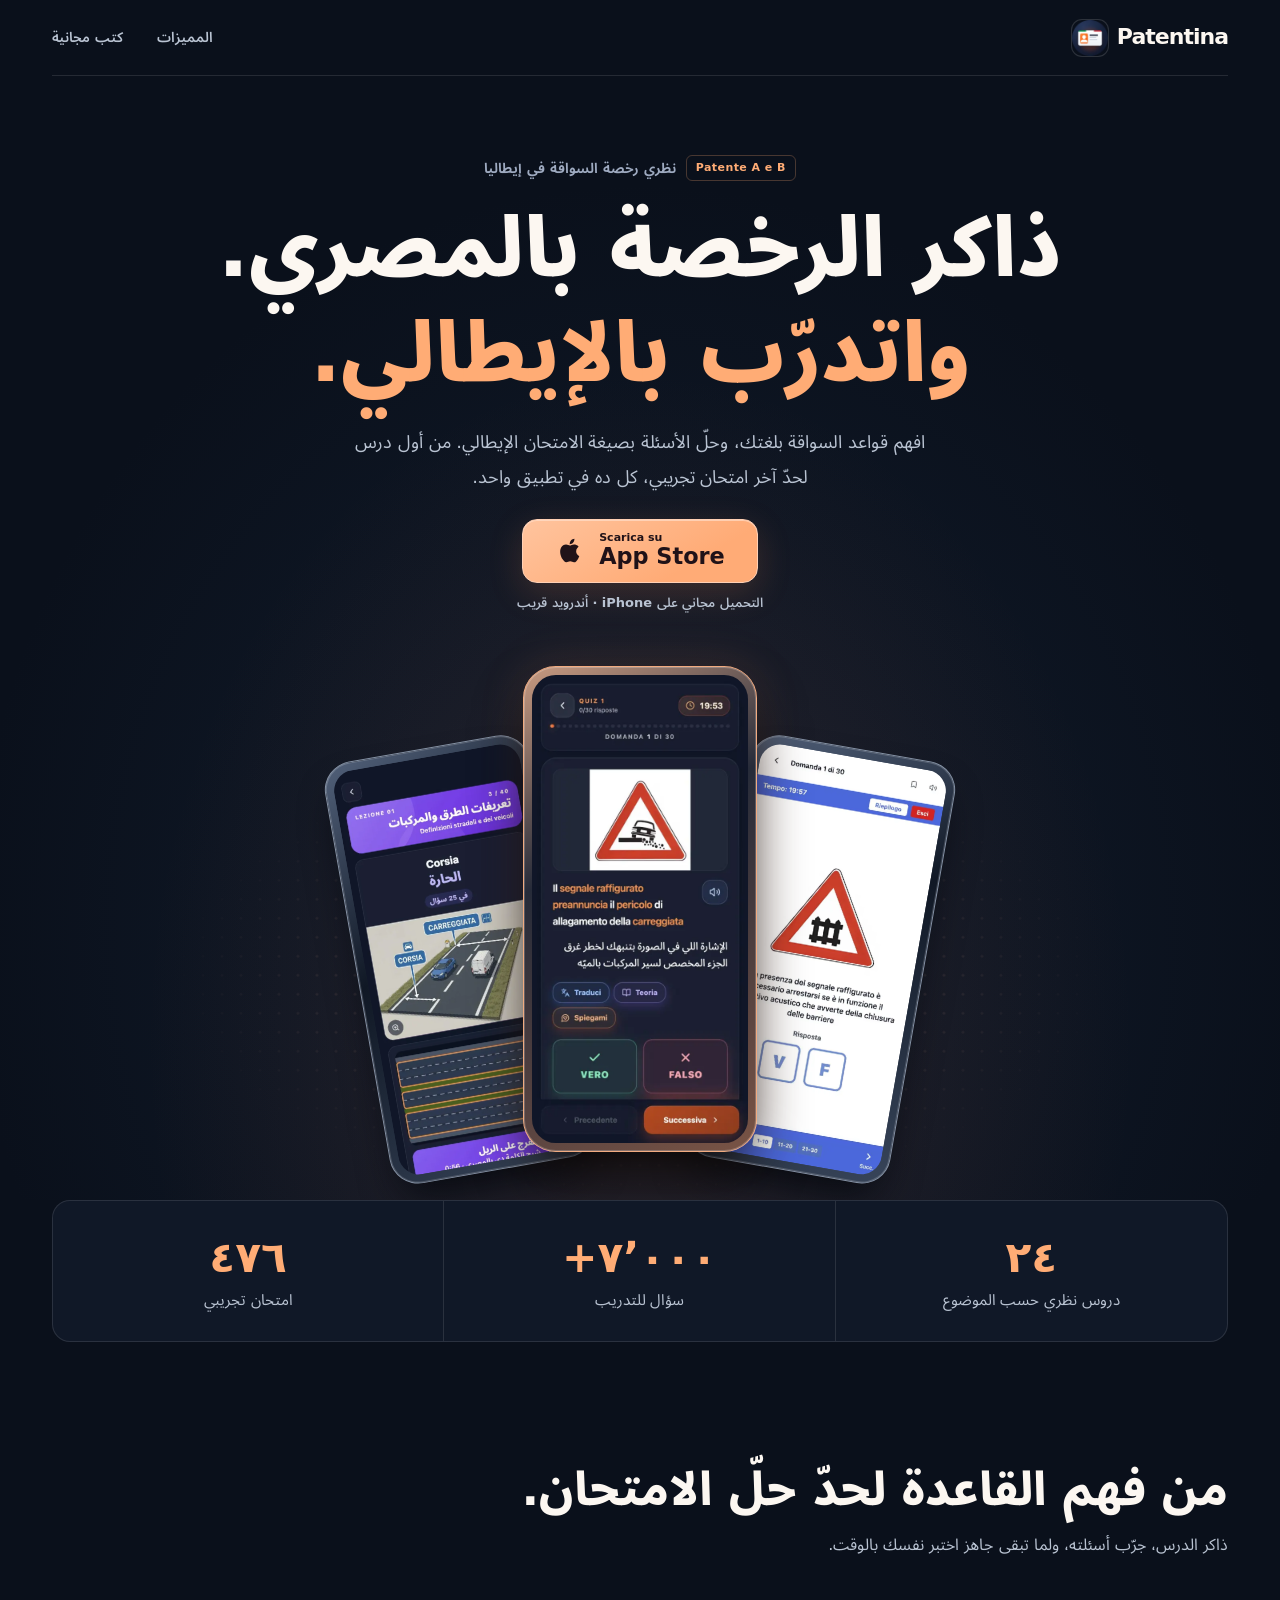
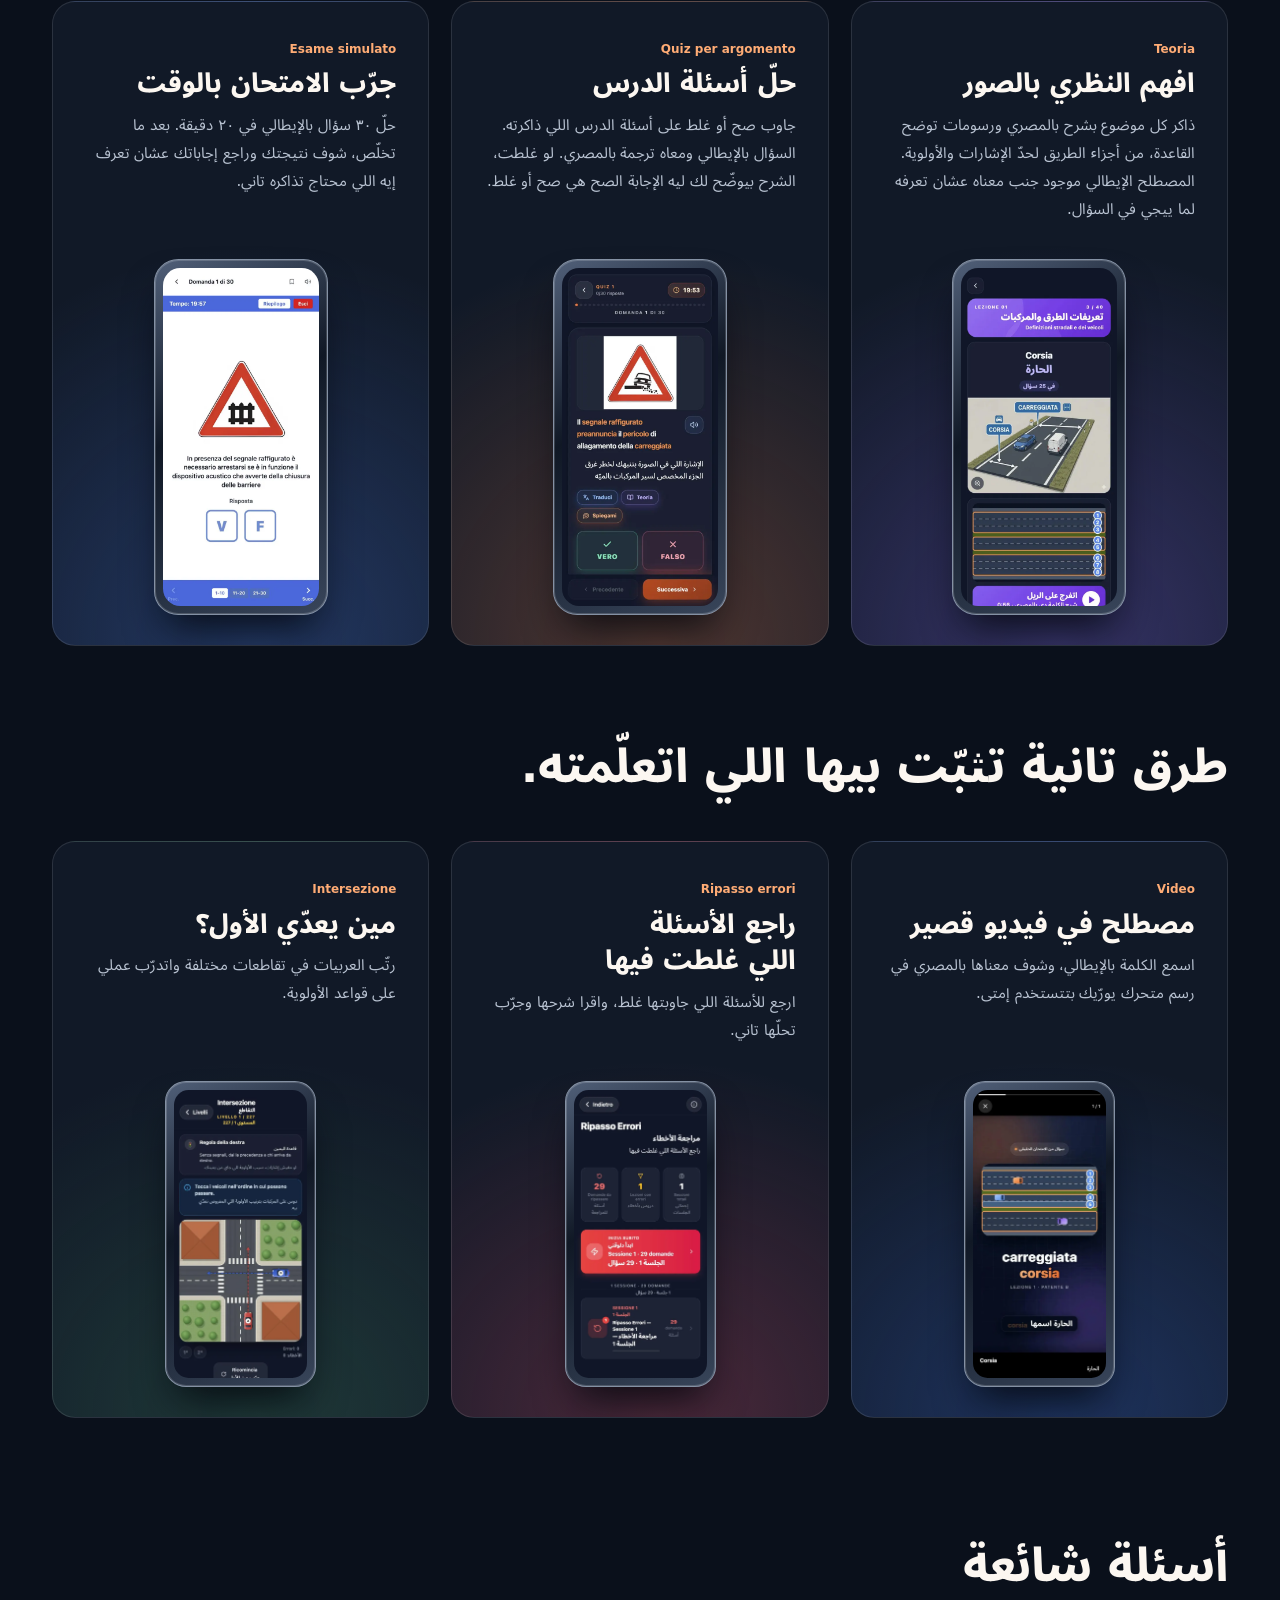
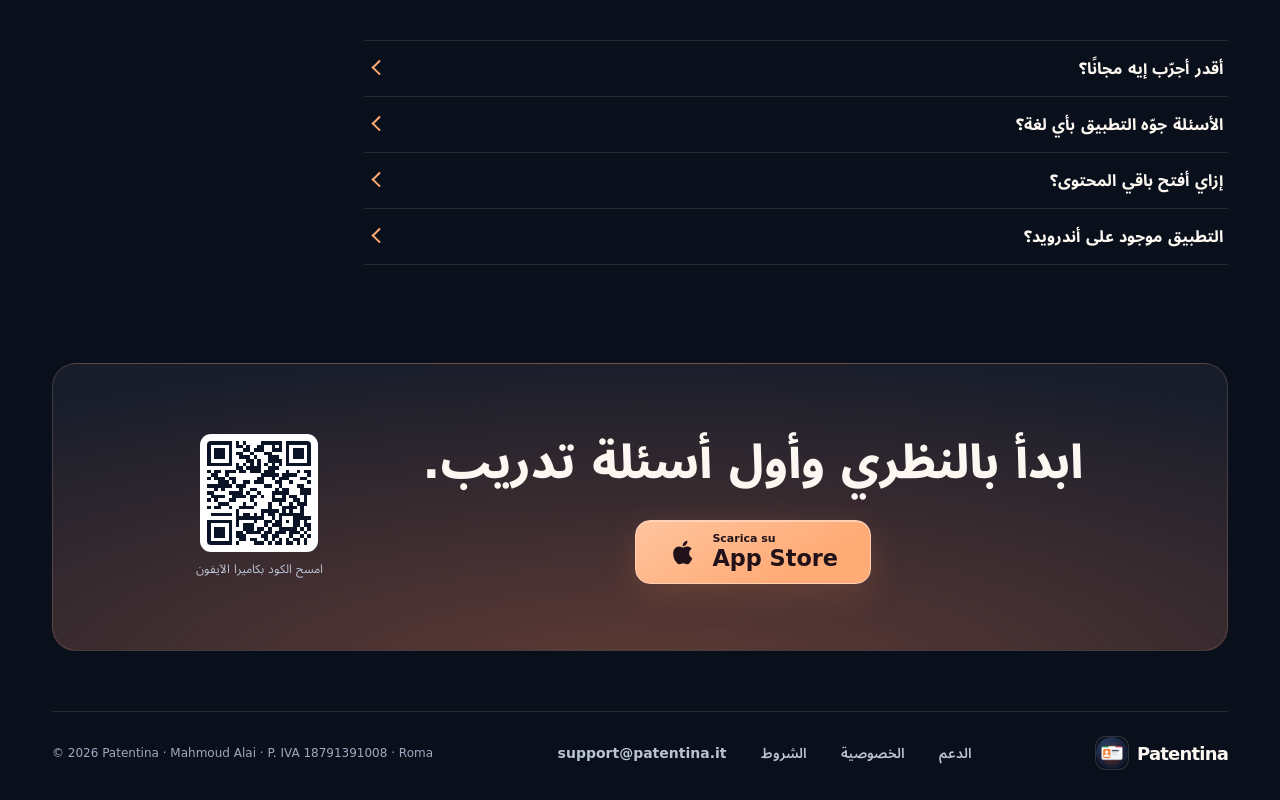
==== commit 01837402: "Redesign Patentina download page with real app screens" ====
--- a/download/index.html
+++ b/download/index.html
@@ -1,406 +1,226 @@
 <!doctype html>
-<html lang="ar" dir="rtl">
+<html lang="ar-EG" dir="rtl">
 <head>
-<meta charset="utf-8">
-<meta name="viewport" content="width=device-width, initial-scale=1, viewport-fit=cover">
-<title>Patentina — Scarica l'app · نزّل الأبلكيشن</title>
-<meta name="description" content="La patente italiana, spiegata in arabo. ذاكر الرخصة بالعربي وادخل الامتحان بالإيطالي. Scarica Patentina per iPhone.">
-<meta name="theme-color" content="#070d1a">
-<link rel="canonical" href="https://patentina.it/download/">
-<meta property="og:type" content="website">
-<meta property="og:url" content="https://patentina.it/download/">
-<meta property="og:title" content="Patentina — La patente italiana, spiegata in arabo">
-<meta property="og:description" content="ذاكر بالعربي، وادخل الامتحان بالإيطالي. +7.000 domande, 24 lezioni, 476 esami simulati.">
-<meta property="og:image" content="https://patentina.it/assets/og.jpg">
-<meta property="og:image:width" content="1200">
-<meta property="og:image:height" content="630">
-<meta name="twitter:card" content="summary_large_image">
-<meta name="apple-itunes-app" content="app-id=6827443573">
-<link rel="icon" href="/favicon.ico" sizes="any">
-<link rel="icon" type="image/png" sizes="32x32" href="/favicon-32.png">
-<link rel="apple-touch-icon" href="/apple-touch-icon.png">
-<link rel="preload" href="/assets/ar.woff2" as="font" type="font/woff2" crossorigin>
-<link rel="preload" href="/assets/screens/quiz.webp" as="image">
-<style>
-@font-face{font-family:"PAr";src:url(/assets/ar.woff2) format("woff2");font-weight:100 900;font-display:swap;unicode-range:U+0600-06FF,U+0750-077F,U+FB50-FDFF,U+FE70-FEFF,U+200C-200F}
-:root{
-  --bg:#070d1a;--line:rgba(255,255,255,.08);
-  --ink:#f6f3ee;--ar-ink:#efe9e1;--muted:#98a3b6;
-  --or:#ff5a1f;--or2:#ff8a4f;
-  --lat:"Avenir Next","Avenir","SF Pro Display",-apple-system,BlinkMacSystemFont,"Segoe UI",Roboto,"Helvetica Neue",Arial,sans-serif;
-  --ar:"PAr","SF Arabic","Geeza Pro","Noto Sans Arabic",Tahoma,sans-serif;
-  color-scheme:dark;
-}
-*{box-sizing:border-box;margin:0;padding:0}
-html{-webkit-text-size-adjust:100%}
-body{background:var(--bg);color:var(--ink);font-family:var(--ar),var(--lat);line-height:1.6;overflow-x:hidden;-webkit-font-smoothing:antialiased;min-height:100vh}
-a{color:inherit;text-decoration:none}
-img{display:block;max-width:100%}
-button{font:inherit;color:inherit;background:none;border:0;cursor:pointer}
-[lang=it]{font-family:var(--lat)}
-.wrap{width:100%;max-width:1080px;margin:0 auto;padding:0 24px}
-
-/* calm background: one soft glow */
-.sky{position:fixed;inset:0;z-index:-1;pointer-events:none;background:
-  radial-gradient(70% 45% at 50% 0%,rgba(255,90,31,.16),transparent 70%),
-  radial-gradient(60% 40% at 50% 100%,rgba(47,91,255,.12),transparent 70%),var(--bg)}
-
-header{padding:calc(18px + env(safe-area-inset-top)) 0 0}
-.brand{display:inline-flex;align-items:center;gap:10px;font-family:var(--lat);font-weight:800;font-size:18px;direction:ltr}
-.brand img{width:32px;height:32px;border-radius:50%}
-.top{display:flex;justify-content:center}
-@media(min-width:900px){.top{justify-content:flex-start}}
-
-/* ---------- hero ---------- */
-.hero{padding-top:44px;padding-bottom:24px;display:grid;gap:56px;text-align:center;justify-items:center}
-@media(min-width:900px){.hero{grid-template-columns:1fr 1fr;align-items:center;text-align:right;justify-items:start;padding-top:72px;gap:48px}}
-.eyebrow{font-family:var(--lat);font-size:12px;font-weight:700;letter-spacing:.18em;text-transform:uppercase;color:var(--or2);direction:ltr}
-h1{margin-top:16px;font-size:clamp(32px,8.4vw,54px);line-height:1.3;font-weight:800;color:var(--ar-ink)}
-h1 .hl{display:block;color:var(--or2)}
-.it-sub{margin-top:14px;font-family:var(--lat);font-weight:600;font-size:17px;color:var(--muted);direction:ltr}
-
-/* ---------- CTA ---------- */
-.cta{margin-top:40px;width:100%;max-width:340px;display:grid;justify-items:center;gap:14px}
-@media(min-width:900px){.cta{justify-items:start}}
-.tap{display:flex;align-items:center;gap:8px;font-size:15px;font-weight:600;color:var(--ar-ink)}
-.tap .arrow{display:inline-block;color:var(--or2);animation:point 1.4s ease-in-out infinite}
-@keyframes point{0%,100%{transform:translateY(0)}50%{transform:translateY(6px)}}
-.store{position:relative;display:flex;align-items:center;justify-content:center;gap:14px;width:100%;height:70px;border-radius:20px;direction:ltr;-webkit-tap-highlight-color:transparent;transition:transform .2s cubic-bezier(.2,.8,.2,1)}
-.store svg{width:30px;height:30px;flex:none}
-.store small{display:block;font-family:var(--lat);font-size:12px;font-weight:600;opacity:.85;line-height:1.1;text-align:left}
-.store b{display:block;font-family:var(--lat);font-size:23px;font-weight:700;line-height:1.15;text-align:left}
-.store:active{transform:scale(.97)}
-.store.primary{background:linear-gradient(135deg,#ff6a2a,#ff4d12);color:#fff;box-shadow:0 16px 40px -16px rgba(255,90,31,.9);animation:nudge 3.2s ease-in-out 1.5s infinite}
-/* soft ripple rings that say "tap me" */
-.store.primary::before,.store.primary::after{content:"";position:absolute;inset:0;border-radius:inherit;border:2px solid rgba(255,138,79,.7);opacity:0;animation:ring 2.4s cubic-bezier(.2,.6,.3,1) infinite;pointer-events:none}
-.store.primary::after{animation-delay:1.2s}
-@keyframes ring{0%{opacity:.8;transform:scale(1)}100%{opacity:0;transform:scale(1.12,1.35)}}
-@keyframes nudge{0%,86%,100%{transform:scale(1)}90%{transform:scale(1.04)}94%{transform:scale(.99)}}
-.store.secondary{height:58px;background:rgba(255,255,255,.06);border:1px solid var(--line);color:var(--ink)}
-.store.secondary b{font-size:19px}
-.free{font-size:14px;color:var(--muted)}
-.free b{color:var(--ar-ink);font-weight:600}
-.soon{font-size:13.5px;color:var(--muted)}
-.soon [lang=it]{font-size:12.5px}
-.iab-hint{display:none;font-size:13.5px;color:var(--muted);max-width:320px}
-.iab .iab-hint{display:block}
-.iab-hint b{color:var(--ar-ink)}
-
-/* ---------- phone ---------- */
-.show{display:grid;justify-items:center;width:100%}
-.stage{position:relative;width:min(270px,68vw);aspect-ratio:9/19.2}
-.phone{position:absolute;inset:0;border-radius:44px;padding:10px;background:linear-gradient(145deg,#273149,#0d1424 45%,#1b2338);box-shadow:0 0 0 1px rgba(255,255,255,.1) inset,0 40px 80px -30px rgba(0,0,0,.9);animation:float 8s ease-in-out infinite}
-@keyframes float{0%,100%{transform:translateY(0)}50%{transform:translateY(-8px)}}
-.screen{position:relative;width:100%;height:100%;border-radius:35px;overflow:hidden;background:#0b1426}
-.screen img{position:absolute;inset:0;width:100%;height:100%;object-fit:cover;object-position:top;opacity:0;transition:opacity .8s ease}
-.screen img.on{opacity:1}
-.island{position:absolute;top:8px;left:50%;width:30%;height:20px;transform:translateX(-50%);background:#000;border-radius:20px;z-index:2}
-
-.cap{margin-top:30px;min-height:84px;text-align:center;max-width:300px}
-.cap h3{font-size:19px;font-weight:700;color:var(--ar-ink);transition:opacity .35s}
-.cap h3 span{display:block;font-family:var(--lat);font-size:12px;font-weight:700;letter-spacing:.14em;text-transform:uppercase;color:var(--or2);margin-bottom:4px;direction:ltr}
-.cap p{margin-top:4px;font-size:15px;color:var(--muted);transition:opacity .35s}
-.cap.fade h3,.cap.fade p{opacity:0}
-.dots{margin-top:14px;display:flex;gap:8px;justify-content:center;direction:ltr}
-.dots button{width:7px;height:7px;border-radius:99px;background:rgba(255,255,255,.2);transition:width .35s,background .35s;padding:0}
-.dots button.on{width:22px;background:var(--or)}
-
-/* ---------- numbers ---------- */
-.nums{padding:64px 0 24px;display:flex;justify-content:center;gap:clamp(28px,9vw,80px);text-align:center}
-.nums b{display:block;font-family:var(--lat);font-weight:800;font-size:clamp(26px,7vw,34px);color:#fff;direction:ltr}
-.nums span{display:block;font-size:14px;color:var(--muted)}
-
-/* ---------- final ---------- */
-.final{margin:56px auto 0;padding:48px 24px;max-width:560px;text-align:center;display:grid;justify-items:center;border-top:1px solid var(--line)}
-.final h2{font-size:clamp(26px,6vw,34px);font-weight:800;color:var(--ar-ink);line-height:1.35}
-.final h2 span{display:block;font-family:var(--lat);font-size:15px;font-weight:600;color:var(--muted);margin-top:6px}
-.final .cta{margin-top:28px}
-.qr{display:none;margin-top:28px;padding:14px;border-radius:18px;background:#fff}
-.qr img{width:120px;height:120px}
-@media(min-width:900px) and (hover:hover){.qr{display:block}}
-
-footer{padding:32px 0 calc(120px + env(safe-area-inset-bottom));font-size:13px;color:var(--muted);text-align:center}
-@media(min-width:760px){footer{padding-bottom:40px}}
-footer nav{display:flex;flex-wrap:wrap;gap:8px 18px;justify-content:center;font-family:var(--lat);direction:ltr}
-footer a:hover{color:#fff}
-footer .legal{margin-top:12px;font-family:var(--lat);font-size:11.5px;direction:ltr;opacity:.8}
-
-/* ---------- sticky mobile cta ---------- */
-.dock{position:fixed;z-index:30;left:16px;right:16px;bottom:calc(14px + env(safe-area-inset-bottom));transform:translateY(160%);transition:transform .45s cubic-bezier(.2,.8,.2,1)}
-.dock.show{transform:none}
-.dock .store{height:60px;box-shadow:0 18px 40px -12px rgba(0,0,0,.8)}
-.dock .store b{font-size:20px}
-@media(min-width:760px){.dock{display:none}}
-
-/* ---------- in-app browser sheet ---------- */
-.sheet{position:fixed;inset:0;z-index:50;display:none}
-.sheet.open{display:block}
-.sheet .scrim{position:absolute;inset:0;background:rgba(2,5,12,.72);animation:fade .25s ease}
-.sheet .panel{position:absolute;left:0;right:0;bottom:0;padding:28px 24px calc(26px + env(safe-area-inset-bottom));border-radius:26px 26px 0 0;background:#0f1b31;border-top:1px solid rgba(255,255,255,.12);animation:up .4s cubic-bezier(.2,.8,.2,1)}
-@media(min-width:640px){.sheet .panel{left:50%;right:auto;bottom:auto;top:50%;width:440px;border-radius:26px;transform:translate(-50%,-50%);animation:fade .3s}}
-.sheet h3{font-size:21px;color:#fff}
-.sheet h3 span{display:block;font-family:var(--lat);font-size:14px;color:var(--muted);font-weight:600;direction:ltr;text-align:right}
-.sheet p{margin-top:10px;font-size:15.5px;color:var(--ar-ink)}
-.sheet ol{margin:12px 0 0;padding-inline-start:22px;font-size:15.5px;color:var(--ar-ink);display:grid;gap:6px}
-.sheet .dots3{display:inline-grid;place-items:center;min-width:30px;height:24px;padding:0 6px;border-radius:7px;background:rgba(255,255,255,.12);font-family:var(--lat);font-weight:800;direction:ltr}
-.sheet .actions{margin-top:18px;display:grid;gap:10px}
-.btn{display:flex;align-items:center;justify-content:center;gap:8px;height:52px;border-radius:15px;font-weight:700;font-size:16px;background:rgba(255,255,255,.08);border:1px solid rgba(255,255,255,.12);color:#fff}
-.btn.main{background:var(--or);border-color:transparent}
-.btn [lang=it]{font-size:13px;opacity:.75}
-.urlbox{margin-top:12px;padding:10px 12px;border-radius:12px;background:rgba(0,0,0,.3);font-family:ui-monospace,Menlo,monospace;font-size:14px;direction:ltr;text-align:center;user-select:all;-webkit-user-select:all;color:#fff}
-.pointer{position:fixed;top:calc(8px + env(safe-area-inset-top));right:14px;z-index:51;display:none;flex-direction:column;align-items:flex-end;gap:4px;color:#fff;font-family:var(--lat);font-weight:800;font-size:13px;pointer-events:none}
-.pointer.on{display:flex}
-.pointer svg{width:46px;height:46px;animation:pt 1.1s ease-in-out infinite}
-@keyframes pt{50%{transform:translate(4px,-6px)}}
-@keyframes fade{from{opacity:0}}
-@keyframes up{from{transform:translateY(100%)}}
-.toast{position:fixed;left:50%;bottom:calc(96px + env(safe-area-inset-bottom));transform:translate(-50%,20px);opacity:0;z-index:60;padding:10px 16px;border-radius:12px;background:#fff;color:#0b1426;font-weight:700;font-size:14px;transition:.3s;pointer-events:none}
-.toast.on{opacity:1;transform:translate(-50%,0)}
-
-/* ---------- gentle reveal ---------- */
-.rv{opacity:0;transform:translateY(16px);transition:opacity .9s ease,transform .9s cubic-bezier(.2,.8,.2,1)}
-.rv.in{opacity:1;transform:none}
-.d1{transition-delay:.1s}.d2{transition-delay:.2s}.d3{transition-delay:.3s}
-.no-js .rv{opacity:1;transform:none}
-@media(prefers-reduced-motion:reduce){*,*::before,*::after{animation:none!important;transition-duration:.01ms!important}.rv{opacity:1;transform:none}}
-</style>
+  <meta charset="utf-8">
+  <meta name="viewport" content="width=device-width, initial-scale=1, viewport-fit=cover">
+  <title>Patentina | ذاكر رخصة السواقة الإيطالية بالمصري</title>
+  <meta name="description" content="استعد لنظري رخصة السواقة الإيطالية مع Patentina. دروس وفيديوهات بالمصري، أكتر من ٧٬٠٠٠ سؤال بالإيطالي مع ترجمة، ومحاكاة للامتحان. نزّل التطبيق مجانًا على iPhone.">
+  <meta name="theme-color" content="#0a101b">
+  <link rel="canonical" href="https://patentina.it/download/">
+  <meta property="og:type" content="website">
+  <meta property="og:url" content="https://patentina.it/download/">
+  <meta property="og:title" content="Patentina — La patente italiana, spiegata in arabo">
+  <meta property="og:description" content="ذاكر نظري الرخصة الإيطالية بالمصري، واتدرّب على الأسئلة بالإيطالي.">
+  <meta property="og:image" content="https://patentina.it/assets/og.jpg">
+  <meta property="og:image:width" content="1200">
+  <meta property="og:image:height" content="630">
+  <meta name="twitter:card" content="summary_large_image">
+  <meta name="apple-itunes-app" content="app-id=6827443573">
+  <link rel="icon" href="/favicon.ico" sizes="any">
+  <link rel="icon" type="image/png" sizes="32x32" href="/favicon-32.png">
+  <link rel="apple-touch-icon" href="/apple-touch-icon.png">
+  <link rel="preload" href="/assets/ar.woff2" as="font" type="font/woff2" crossorigin>
+  <link rel="stylesheet" href="/assets/landing.css">
+  <script src="/assets/landing.js" defer></script>
 </head>
-<body class="no-js">
-<div class="sky" aria-hidden="true"></div>
-
-<header>
-  <div class="wrap top">
-    <a class="brand" href="/download/" aria-label="Patentina"><img src="/assets/logo.webp" width="32" height="32" alt="">Patentina</a>
-  </div>
-</header>
-
-<main>
-  <div class="wrap hero">
-    <div>
-      <p class="eyebrow rv">Patente A · B — in arabo</p>
-      <h1 class="rv d1">ذاكر بالعربي،<span class="hl">وادخل الامتحان بالإيطالي.</span></h1>
-      <p class="it-sub rv d1" lang="it">La patente italiana, spiegata in arabo.</p>
-
-      <div id="get" class="cta rv d2">
-        <p class="tap" data-tap>اضغط هنا ونزّل الأبلكيشن <span class="arrow" aria-hidden="true">↓</span></p>
-        <div data-stores style="width:100%;display:grid;gap:12px"></div>
-        <p class="free"><b>ابدأ ببلاش</b> · الدرس الأول كامل مجاناً</p>
-        <p class="soon" data-soon>نسخة أندرويد جاية قريب · <bdi lang="it">Android in arrivo</bdi></p>
-        <p class="iab-hint" data-iab-hint></p>
-      </div>
+<body>
+  <a class="skip-link" href="#main">روح للمحتوى</a>
+
+  <header class="wrap header">
+    <a class="brand" href="/download/" aria-label="Patentina">
+      <img src="/assets/logo.webp" width="36" height="36" alt="">
+      <span>Patentina</span>
+    </a>
+    <nav aria-label="القائمة">
+      <a href="#features">المميزات</a>
+      <a href="/library/">كتب مجانية</a>
+    </nav>
+  </header>
+
+  <main id="main">
+    <section class="hero" aria-labelledby="hero-title">
+      <div class="wrap hero-copy">
+        <p class="eyebrow"><bdi lang="it">Patente A e B</bdi><span>نظري رخصة السواقة في إيطاليا</span></p>
+        <h1 id="hero-title">ذاكر الرخصة بالمصري.<br><span>واتدرّب بالإيطالي.</span></h1>
+        <p class="hero-description">افهم قواعد السواقة بلغتك، وحلّ الأسئلة بصيغة الامتحان الإيطالي. من أول درس لحدّ آخر امتحان تجريبي، كل ده في تطبيق واحد.</p>
+        <div class="download-actions" id="get">
+          <a class="store-button" data-store href="https://apps.apple.com/it/app/patentina/id6827443573" lang="it" dir="ltr">
+            <svg viewBox="0 0 24 24" aria-hidden="true"><path fill="currentColor" d="M16.37 12.6c-.02-2.3 1.88-3.4 1.96-3.46-1.07-1.56-2.73-1.78-3.32-1.8-1.41-.14-2.76.83-3.48.83-.72 0-1.83-.81-3-.79-1.55.02-2.97.9-3.77 2.28-1.6 2.79-.41 6.92 1.16 9.18.76 1.11 1.68 2.35 2.88 2.31 1.15-.05 1.59-.75 2.98-.75 1.39 0 1.78.75 3 .72 1.24-.02 2.03-1.12 2.79-2.24.87-1.29 1.23-2.53 1.25-2.6-.03-.01-2.4-.92-2.45-3.68zM14.08 5.83c.64-.77 1.07-1.85.95-2.92-.92.04-2.03.61-2.69 1.38-.59.68-1.11 1.77-.97 2.82 1.02.08 2.07-.52 2.71-1.28z"/></svg>
+            <span><small>Scarica su</small><strong>App Store</strong></span>
+          </a>
+          <p>التحميل مجاني على <bdi lang="en">iPhone</bdi><span aria-hidden="true"> · </span>أندرويد قريب</p>
+          <button class="text-button" type="button" data-store-help hidden>الستور مش بيفتح؟</button>
+        </div>
+      </div>
+
+      <div class="hero-devices" dir="ltr" aria-label="شاشات من تطبيق Patentina" role="group">
+        <div class="hero-orbit" aria-hidden="true"></div>
+        <div class="device device-left">
+          <img src="/assets/screens/theory.webp" width="540" height="1170" alt="درس نظري في Patentina عن الحارة، مع رسم توضيحي للطريق">
+        </div>
+        <div class="device device-center">
+          <img src="/assets/screens/quiz.webp" width="540" height="1170" fetchpriority="high" alt="سؤال صح أو غلط عن طريق زلق، بالإيطالي ومعاه الترجمة بالمصري">
+        </div>
+        <div class="device device-right">
+          <img src="/assets/screens/exam.webp" width="540" height="1170" alt="شاشة المحاكاة بالإيطالي، مع عداد الوقت وخيارات الإجابة">
+        </div>
+      </div>
+    </section>
+
+    <dl class="wrap stats" aria-label="المحتوى في أرقام">
+      <div><dt>دروس نظري حسب الموضوع</dt><dd>٢٤</dd></div>
+      <div><dt>سؤال للتدريب</dt><dd><bdi dir="ltr">+٧٬٠٠٠</bdi></dd></div>
+      <div><dt>امتحان تجريبي</dt><dd>٤٧٦</dd></div>
+    </dl>
+
+    <section class="wrap features" id="features" aria-labelledby="features-title">
+      <div class="section-heading">
+        <h2 id="features-title">من فهم القاعدة لحدّ حلّ الامتحان.</h2>
+        <p>ذاكر الدرس، جرّب أسئلته، ولما تبقى جاهز اختبر نفسك بالوقت.</p>
+      </div>
+
+      <div class="feature-grid">
+        <article class="feature feature-theory">
+          <div class="feature-copy">
+            <span class="feature-tag" lang="it">Teoria</span>
+            <h3>افهم النظري بالصور</h3>
+            <p>ذاكر كل موضوع بشرح بالمصري ورسومات توضح القاعدة، من أجزاء الطريق لحدّ الإشارات والأولوية. المصطلح الإيطالي موجود جنب معناه عشان تعرفه لما ييجي في السؤال.</p>
+          </div>
+          <div class="feature-media">
+            <div class="device"><img src="/assets/screens/theory.webp" width="540" height="1170" loading="lazy" decoding="async" alt="شرح الحارة بالمصري مع المصطلح الإيطالي ورسم لأجزاء الطريق"></div>
+          </div>
+        </article>
+
+        <article class="feature feature-quiz">
+          <div class="feature-copy">
+            <span class="feature-tag" lang="it">Quiz per argomento</span>
+            <h3>حلّ أسئلة الدرس</h3>
+            <p>جاوب صح أو غلط على أسئلة الدرس اللي ذاكرته. السؤال بالإيطالي ومعاه ترجمة بالمصري. لو غلطت، الشرح بيوضّح لك ليه الإجابة الصح هي صح أو غلط.</p>
+          </div>
+          <div class="feature-media">
+            <div class="device"><img src="/assets/screens/quiz.webp" width="540" height="1170" loading="lazy" decoding="async" alt="سؤال تدريب عن الطريق الزلق مع زرّين للإجابة ومصطلحات بالبرتقالي"></div>
+          </div>
+        </article>
+
+        <article class="feature feature-exam">
+          <div class="feature-copy">
+            <span class="feature-tag" lang="it">Esame simulato</span>
+            <h3>جرّب الامتحان بالوقت</h3>
+            <p>حلّ ٣٠ سؤال بالإيطالي في ٢٠ دقيقة. بعد ما تخلّص، شوف نتيجتك وراجع إجاباتك عشان تعرف إيه اللي محتاج تذاكره تاني.</p>
+          </div>
+          <div class="feature-media">
+            <div class="device"><img src="/assets/screens/exam.webp" width="540" height="1170" loading="lazy" decoding="async" alt="محاكاة تعرض سؤالًا من ٣٠، والوقت المتبقي وأرقام الأسئلة للتنقّل بينها"></div>
+          </div>
+        </article>
+      </div>
+
+      <div class="section-heading practice-heading">
+        <h2>طرق تانية تثبّت بيها اللي اتعلّمته.</h2>
+      </div>
+      <div class="feature-grid practice-grid">
+        <article class="feature feature-video">
+          <div class="feature-copy">
+            <span class="feature-tag" lang="it">Video</span>
+            <h3>مصطلح في فيديو قصير</h3>
+            <p>اسمع الكلمة بالإيطالي، وشوف معناها بالمصري في رسم متحرك يورّيك بتتستخدم إمتى.</p>
+          </div>
+          <div class="feature-media">
+            <div class="device"><img src="/assets/screens/video.webp" width="540" height="1170" loading="lazy" decoding="async" alt="فيديو بيفرّق بين الحارة والجزء المخصص لسير العربيات"></div>
+          </div>
+        </article>
+
+        <article class="feature feature-mistakes">
+          <div class="feature-copy">
+            <span class="feature-tag" lang="it">Ripasso errori</span>
+            <h3>راجع الأسئلة اللي غلطت فيها</h3>
+            <p>ارجع للأسئلة اللي جاوبتها غلط، واقرا شرحها وجرّب تحلّها تاني.</p>
+          </div>
+          <div class="feature-media">
+            <div class="device"><img src="/assets/screens/mistakes.webp" width="540" height="1170" loading="lazy" decoding="async" alt="صفحة مراجعة الغلطات، فيها عدد الأسئلة وجلسات للمراجعة"></div>
+          </div>
+        </article>
+
+        <article class="feature feature-game">
+          <div class="feature-copy">
+            <span class="feature-tag" lang="it">Intersezione</span>
+            <h3>مين يعدّي الأول؟</h3>
+            <p>رتّب العربيات في تقاطعات مختلفة واتدرّب عملي على قواعد الأولوية.</p>
+          </div>
+          <div class="feature-media">
+            <div class="device"><img src="/assets/screens/game.webp" width="540" height="1170" loading="lazy" decoding="async" alt="لعبة الأولوية وفيها عربيات على تقاطع تقدر تختار ترتيب مرورها"></div>
+          </div>
+        </article>
+      </div>
+    </section>
+
+    <section class="wrap faq" id="faq" aria-labelledby="faq-title">
+      <div class="section-heading"><h2 id="faq-title">أسئلة شائعة</h2></div>
+      <div class="faq-list">
+        <details>
+          <summary>أقدر أجرّب إيه مجانًا؟</summary>
+          <p>التحميل مجاني. تقدر تبدأ بنظري الدرس الأول واختباراته، وأول ٥ امتحانات تجريبية، وأول ٥ مستويات في لعبة التقاطعات، وأول درس مفردات.</p>
+        </details>
+        <details>
+          <summary>الأسئلة جوّه التطبيق بأي لغة؟</summary>
+          <p>في التدريب، السؤال بيظهر بالإيطالي ومعاه الترجمة والشرح بالمصري. الامتحان التجريبي بيعرض الأسئلة بالإيطالي عشان تتعوّد على صيغة الامتحان.</p>
+        </details>
+        <details>
+          <summary>إزاي أفتح باقي المحتوى؟</summary>
+          <p>بريميوم بيفتح باقي الدروس والتدريب. تقدر تختار اشتراك شهري بيتجدّد تلقائيًا، أو تدفع مرة واحدة للوصول الدائم. السعر النهائي بيظهر في الستور قبل تأكيد الشراء.</p>
+        </details>
+        <details>
+          <summary>التطبيق موجود على أندرويد؟</summary>
+          <p>Patentina متاح حاليًا على <bdi lang="en">iPhone</bdi>. نسخة أندرويد لسه ما نزلتش للعامة.</p>
+        </details>
+      </div>
+    </section>
+
+    <section class="wrap" aria-labelledby="final-title">
+      <div class="final">
+        <div>
+          <h2 id="final-title">ابدأ بالنظري وأول أسئلة تدريب.</h2>
+          <div class="download-actions">
+            <a class="store-button" data-store href="https://apps.apple.com/it/app/patentina/id6827443573" lang="it" dir="ltr">
+              <svg viewBox="0 0 24 24" aria-hidden="true"><path fill="currentColor" d="M16.37 12.6c-.02-2.3 1.88-3.4 1.96-3.46-1.07-1.56-2.73-1.78-3.32-1.8-1.41-.14-2.76.83-3.48.83-.72 0-1.83-.81-3-.79-1.55.02-2.97.9-3.77 2.28-1.6 2.79-.41 6.92 1.16 9.18.76 1.11 1.68 2.35 2.88 2.31 1.15-.05 1.59-.75 2.98-.75 1.39 0 1.78.75 3 .72 1.24-.02 2.03-1.12 2.79-2.24.87-1.29 1.23-2.53 1.25-2.6-.03-.01-2.4-.92-2.45-3.68zM14.08 5.83c.64-.77 1.07-1.85.95-2.92-.92.04-2.03.61-2.69 1.38-.59.68-1.11 1.77-.97 2.82 1.02.08 2.07-.52 2.71-1.28z"/></svg>
+              <span><small>Scarica su</small><strong>App Store</strong></span>
+            </a>
+          </div>
+        </div>
+        <figure class="download-qr">
+          <img src="/assets/qr.svg" width="104" height="104" loading="lazy" alt="كود QR لصفحة تنزيل Patentina">
+          <figcaption>امسح الكود بكاميرا الآيفون</figcaption>
+        </figure>
+      </div>
+    </section>
+  </main>
+
+  <footer class="wrap footer">
+    <a class="brand" href="/download/" aria-label="Patentina">
+      <img src="/assets/logo.webp" width="32" height="32" loading="lazy" alt="">
+      <span>Patentina</span>
+    </a>
+    <nav aria-label="الدعم والشروط">
+      <a href="https://help.patentina.it/support.html">الدعم</a>
+      <a href="https://help.patentina.it/privacy.html">الخصوصية</a>
+      <a href="https://help.patentina.it/terms.html">الشروط</a>
+      <a href="mailto:support@patentina.it" lang="en" dir="ltr">support@patentina.it</a>
+    </nav>
+    <p lang="it" dir="ltr">© 2026 Patentina · Mahmoud Alai · P. IVA 18791391008 · Roma</p>
+  </footer>
+
+  <dialog class="store-dialog" aria-labelledby="store-dialog-title">
+    <form method="dialog">
+      <button class="dialog-close" type="submit" aria-label="اقفل تعليمات التحميل" autofocus>×</button>
+    </form>
+    <h2 id="store-dialog-title">افتح الصفحة في المتصفح</h2>
+    <p>لو الستور ما فتحش من جوّه التطبيق، افتح قائمة المشاركة أو <bdi>···</bdi> واختار <bdi lang="it">Apri nel browser</bdi> أو <bdi lang="en">Open in Safari</bdi>. بعدين اضغط على زرار التحميل تاني.</p>
+    <label for="download-url">لينك التحميل</label>
+    <input id="download-url" dir="ltr" type="url" value="https://patentina.it/download/" readonly>
+    <div class="dialog-actions">
+      <button class="button" type="button" data-copy>انسخ اللينك</button>
+      <a class="button button-secondary" href="https://apps.apple.com/it/app/patentina/id6827443573">افتح صفحة <bdi lang="en">App Store</bdi></a>
     </div>
-
-    <div class="show rv d3" id="showcase">
-      <div class="stage">
-        <div class="phone">
-          <div class="screen" data-screens>
-            <img class="on" src="/assets/screens/quiz.webp" alt="" width="540" height="1169">
-            <img data-src="/assets/screens/theory.webp" alt="" width="540" height="1169">
-            <img data-src="/assets/screens/video.webp" alt="" width="540" height="1169">
-            <img data-src="/assets/screens/buddy.webp" alt="" width="540" height="1104">
-            <img data-src="/assets/screens/exam.webp" alt="" width="540" height="1169">
-            <img data-src="/assets/screens/game.webp" alt="" width="540" height="1169">
-            <img data-src="/assets/screens/mistakes.webp" alt="" width="540" height="1169">
-          </div>
-          <div class="island"></div>
-        </div>
-      </div>
-      <div class="cap" data-cap aria-live="polite"><h3><span>Quiz</span>أسئلة الامتحان بالترجمة</h3><p>كل سؤال بالإيطالي، وجنبه الترجمة والشرح بالمصري.</p></div>
-      <div class="dots" data-dots></div>
-    </div>
-  </div>
-
-  <div class="wrap nums rv">
-    <div><b>7.000+</b><span>سؤال</span></div>
-    <div><b>24</b><span>درس</span></div>
-    <div><b>476</b><span>امتحان تجريبي</span></div>
-  </div>
-
-  <div class="wrap">
-    <div class="final rv">
-      <h2>يلا نبدأ؟<span lang="it">La tua patente inizia qui.</span></h2>
-      <div class="cta"><div data-stores style="width:100%;display:grid;gap:12px"></div></div>
-      <div class="qr"><img src="/assets/qr.svg" alt="QR patentina.it/download" width="120" height="120"></div>
-    </div>
-  </div>
-</main>
-
-<footer>
-  <div class="wrap">
-    <nav>
-      <a href="https://help.patentina.it/support.html">Supporto</a>
-      <a href="https://help.patentina.it/privacy.html">Privacy</a>
-      <a href="https://help.patentina.it/terms.html">Termini</a>
-      <a href="mailto:support@patentina.it">support@patentina.it</a>
-    </nav>
-    <p class="legal">© <span data-year>2026</span> Patentina · Mahmoud Alai · P.IVA 18791391008 · Roma</p>
-  </div>
-</footer>
-
-<div class="dock" data-dock><div data-stores data-compact></div></div>
-
-<div class="sheet" data-sheet role="dialog" aria-modal="true" aria-labelledby="sh-t">
-  <div class="scrim" data-close></div>
-  <div class="panel">
-    <h3 id="sh-t">افتح الصفحة في المتصفح<span lang="it">Apri la pagina nel browser</span></h3>
-    <p data-sheet-why>التطبيق اللي انت فاتح منه ساعات بيمنع فتح الستور.</p>
-    <ol>
-      <li>اضغط على <span class="dots3">···</span> فوق على اليمين</li>
-      <li>اختار <b lang="it" data-open-label>«Apri nel browser»</b></li>
-      <li>واضغط على زرار التحميل تاني</li>
-    </ol>
-    <div class="urlbox">patentina.it/download</div>
-    <div class="actions">
-      <button class="btn main" data-escape>افتح في المتصفح <span lang="it">· Apri</span></button>
-      <button class="btn" data-copy>انسخ اللينك <span lang="it">· Copia link</span></button>
-      <button class="btn" data-close>رجوع</button>
-    </div>
-  </div>
-</div>
-<div class="pointer" data-pointer aria-hidden="true">
-  <svg viewBox="0 0 48 48" fill="none" stroke="#ff8a4f" stroke-width="3.5" stroke-linecap="round" stroke-linejoin="round"><path d="M10 40 L38 12"/><path d="M20 11h18v18"/></svg>
-  <span>···</span>
-</div>
-<div class="toast" data-toast></div>
-
-<script>
-(function(){
-  "use strict";
-  // ===== Store configuration =====
-  var IOS_ID = "6827443573";
-  var IOS_URL = "https://apps.apple.com/it/app/patentina/id" + IOS_ID;
-  var IOS_DEEP = "itms-apps://apps.apple.com/it/app/patentina/id" + IOS_ID;
-  var PLAY_PKG = "com.patentina.app";
-  var PLAY_LIVE = false; // flip to true when the Google Play listing is public
-  var PLAY_URL = "https://play.google.com/store/apps/details?id=" + PLAY_PKG;
-  var PLAY_INTENT = "intent://details?id=" + PLAY_PKG + "#Intent;scheme=market;package=com.android.vending;S.browser_fallback_url=" + encodeURIComponent(PLAY_URL) + ";end";
-  var PAGE = "https://patentina.it/download/";
-
-  var d = document, b = d.body, ua = navigator.userAgent || "";
-  b.classList.remove("no-js");
-  var isIOS = /iPhone|iPad|iPod/i.test(ua) || (navigator.platform === "MacIntel" && navigator.maxTouchPoints > 1);
-  var isAndroid = /Android/i.test(ua);
-  var app = /musical_ly|Bytedance|TikTok|trill/i.test(ua) ? "TikTok"
-          : /Instagram/i.test(ua) ? "Instagram"
-          : /FBAN|FBAV|FB_IAB|FBIOS|FB4A/i.test(ua) ? "Facebook"
-          : /Messenger/i.test(ua) ? "Messenger"
-          : /Snapchat/i.test(ua) ? "Snapchat"
-          : /Line\//i.test(ua) ? "LINE"
-          : /Twitter|LinkedInApp|Pinterest/i.test(ua) ? "app"
-          : (isAndroid && /; wv\)/.test(ua)) ? "app" : "";
-  var inApp = !!app;
-  if (inApp) b.classList.add("iab");
-
-  // ===== Store buttons =====
-  var APPLE = '<svg viewBox="0 0 24 24" fill="currentColor"><path d="M16.37 12.6c-.02-2.3 1.88-3.4 1.96-3.46-1.07-1.56-2.73-1.78-3.32-1.8-1.41-.14-2.76.83-3.48.83-.72 0-1.83-.81-3-.79-1.55.02-2.97.9-3.77 2.28-1.6 2.79-.41 6.92 1.16 9.18.76 1.11 1.68 2.35 2.88 2.31 1.15-.05 1.59-.75 2.98-.75 1.39 0 1.78.75 3 .72 1.24-.02 2.03-1.12 2.79-2.24.87-1.29 1.23-2.53 1.25-2.6-.03-.01-2.4-.92-2.45-3.68zM14.08 5.83c.64-.77 1.07-1.85.95-2.92-.92.04-2.03.61-2.69 1.38-.59.68-1.11 1.77-.97 2.82 1.02.08 2.07-.52 2.71-1.28z"/></svg>';
-  var PLAY = '<svg viewBox="0 0 24 24"><path fill="#00d4ff" d="M3.6 2.2c-.3.3-.4.7-.4 1.2v17.2c0 .5.1.9.4 1.2l.1.1 9.6-9.6v-.2L3.7 2.1z"/><path fill="#ffce00" d="M16.5 15.5l-3.2-3.2v-.2l3.2-3.2.1.1 3.8 2.2c1.1.6 1.1 1.6 0 2.2l-3.8 2.2z"/><path fill="#ff3a44" d="M16.6 15.4l-3.3-3.3-9.7 9.7c.4.4.9.4 1.6.1l11.4-6.5"/><path fill="#00f076" d="M16.6 8.8L5.2 2.3c-.7-.4-1.2-.3-1.6.1l9.7 9.7z"/></svg>';
-  function iosBtn(primary){
-    return '<a class="store ' + (primary ? "primary" : "secondary") + '" data-store="ios" href="' + IOS_URL + '" rel="noopener">' + APPLE +
-      '<span><small>Scarica gratis su</small><b>App Store</b></span></a>';
-  }
-  function playBtn(primary){
-    return '<a class="store ' + (primary ? "primary" : "secondary") + '" data-store="android" href="' + PLAY_URL + '" rel="noopener">' + PLAY +
-      '<span><small>Scarica gratis su</small><b>Google Play</b></span></a>';
-  }
-  var androidFirst = isAndroid && PLAY_LIVE;
-  var full = androidFirst ? playBtn(true) + iosBtn(false) : iosBtn(true) + (PLAY_LIVE ? playBtn(false) : "");
-  var compact = androidFirst ? playBtn(true) : iosBtn(true);
-  d.querySelectorAll("[data-stores]").forEach(function(el){ el.innerHTML = el.hasAttribute("data-compact") ? compact : full; });
-  if (PLAY_LIVE) d.querySelector("[data-soon]").remove();
-  // Android visitors while Play is not live: say it plainly instead of pushing the App Store.
-  if (isAndroid && !PLAY_LIVE) {
-    d.querySelector("[data-tap]").textContent = "على آيفون؟ نزّله من هنا";
-    d.querySelector("[data-soon]").innerHTML = "<b style='color:var(--ar-ink)'>نسخة أندرويد جاية قريب</b> · <bdi lang='it'>Android in arrivo</bdi>";
-  }
-
-  var hint = d.querySelector("[data-iab-hint]");
-  if (inApp && isIOS) hint.innerHTML = "لو الستور ما فتحش، اضغط <b>···</b> فوق واختار <b lang='it'>Apri nel browser</b>.";
-
-  // ===== Sheet =====
-  var sheet = d.querySelector("[data-sheet]"), pointer = d.querySelector("[data-pointer]");
-  function openSheet(){
-    if (app && app !== "app") d.querySelector("[data-sheet-why]").innerHTML = "<b>" + app + "</b> ساعات بيمنع فتح الستور من جوّه التطبيق. افتح الصفحة في المتصفح وهتشتغل على طول.";
-    d.querySelector("[data-open-label]").textContent = isIOS ? "«Apri nel browser» / «Open in Safari»" : "«Apri nel browser» / «Open in Chrome»";
-    sheet.classList.add("open"); pointer.classList.add("on");
-  }
-  function closeSheet(){ sheet.classList.remove("open"); pointer.classList.remove("on"); }
-  d.querySelectorAll("[data-close]").forEach(function(x){ x.addEventListener("click", closeSheet); });
-  function toast(t){ var el = d.querySelector("[data-toast]"); el.textContent = t; el.classList.add("on"); setTimeout(function(){ el.classList.remove("on"); }, 2200); }
-  d.querySelector("[data-copy]").addEventListener("click", function(){
-    var done = function(){ toast("اتنسخ ✓ · Link copiato"); };
-    if (navigator.clipboard && window.isSecureContext) navigator.clipboard.writeText(PAGE).then(done, legacy); else legacy();
-    function legacy(){ var t = d.createElement("textarea"); t.value = PAGE; t.setAttribute("readonly",""); t.style.cssText = "position:fixed;opacity:0"; d.body.appendChild(t); t.select(); t.setSelectionRange(0, 999); try { d.execCommand("copy"); done(); } catch(e) { toast(PAGE); } d.body.removeChild(t); }
-  });
-  d.querySelector("[data-escape]").addEventListener("click", function(){
-    if (isAndroid) location.href = "intent://" + PAGE.replace(/^https:\/\//, "") + "#Intent;scheme=https;package=com.android.chrome;S.browser_fallback_url=" + encodeURIComponent(PAGE) + ";end";
-    else if (isIOS) location.href = "x-safari-" + PAGE;
-    else window.open(PAGE, "_blank");
-  });
-
-  // ===== Store click handling (TikTok / Instagram / Facebook fix) =====
-  function tryOpen(url){
-    var left = false;
-    function onHide(){ if (d.hidden) left = true; }
-    d.addEventListener("visibilitychange", onHide);
-    window.addEventListener("pagehide", function(){ left = true; }, { once: true });
-    location.href = url;
-    setTimeout(function(){ d.removeEventListener("visibilitychange", onHide); if (!left && !d.hidden) openSheet(); }, 1800);
-  }
-  d.addEventListener("click", function(e){
-    var a = e.target.closest && e.target.closest("[data-store]"); if (!a) return;
-    var kind = a.getAttribute("data-store");
-    if (kind === "ios" && inApp && isIOS) { e.preventDefault(); tryOpen(IOS_DEEP); }
-    else if (kind === "android" && isAndroid) {
-      e.preventDefault(); tryOpen(inApp ? PLAY_INTENT : "market://details?id=" + PLAY_PKG);
-      if (!inApp) setTimeout(function(){ if (!d.hidden) location.href = PLAY_URL; }, 900);
-    }
-  });
-
-  // ===== Feature showcase: one caption at a time =====
-  var FEATS = [
-    ["Quiz", "أسئلة الامتحان بالترجمة", "كل سؤال بالإيطالي، وجنبه الترجمة والشرح بالمصري."],
-    ["Teoria", "النظري بالصور", "كل كلمة مهمة في الامتحان، بالصورة والشرح."],
-    ["Video", "فيديوهات قصيرة بالمصري", "كلمة واحدة، دقيقة واحدة، وتفهمها خلاص."],
-    ["Spiegami", "صاحبك بيشرحلك", "مش فاهم السؤال؟ اسأل، وهو يبسّطهولك."],
-    ["Esame simulato", "امتحان زي الحقيقي", "30 سؤال في 20 دقيقة، بنفس شكل الامتحان."],
-    ["Giochi", "اتعلم وانت بتلعب", "227 مستوى في التقاطعات: مين يعدّي الأول؟"],
-    ["Ripasso errori", "راجع غلطاتك", "كل سؤال غلطت فيه يرجعلك لحد ما تفهمه."]
-  ];
-  var imgs = d.querySelectorAll("[data-screens] img"), cap = d.querySelector("[data-cap]"), dotsEl = d.querySelector("[data-dots]");
-  var cur = 0, timer = null, DUR = 4200, reduce = window.matchMedia("(prefers-reduced-motion: reduce)").matches;
-  FEATS.forEach(function(f, i){ var bt = d.createElement("button"); bt.setAttribute("aria-label", f[0]); if (!i) bt.className = "on"; bt.addEventListener("click", function(){ go(i, true); }); dotsEl.appendChild(bt); });
-  var dots = dotsEl.children;
-  function load(i){ var im = imgs[i]; if (im && im.dataset.src) { im.src = im.dataset.src; im.removeAttribute("data-src"); } }
-  function go(i, user){
-    i = (i + FEATS.length) % FEATS.length; if (i === cur && !user) return;
-    load(i); load((i + 1) % FEATS.length);
-    imgs[cur].classList.remove("on"); dots[cur].className = "";
-    cur = i; imgs[cur].classList.add("on"); dots[cur].className = "on";
-    cap.classList.add("fade");
-    setTimeout(function(){ var f = FEATS[cur]; cap.innerHTML = "<h3><span>" + f[0] + "</span>" + f[1] + "</h3><p>" + f[2] + "</p>"; cap.classList.remove("fade"); }, 300);
-    schedule(user ? DUR * 1.6 : DUR);
-  }
-  function schedule(ms){ clearTimeout(timer); if (!reduce) timer = setTimeout(function(){ go(cur + 1); }, ms); }
-  window.addEventListener("load", function(){ load(1); });
-  d.addEventListener("visibilitychange", function(){ if (d.hidden) clearTimeout(timer); else schedule(DUR); });
-  schedule(DUR);
-
-  // ===== Reveal =====
-  var io = "IntersectionObserver" in window ? new IntersectionObserver(function(es){
-    es.forEach(function(en){ if (en.isIntersecting) { en.target.classList.add("in"); io.unobserve(en.target); } });
-  }, { threshold: .12 }) : null;
-  d.querySelectorAll(".rv").forEach(function(el){ io ? io.observe(el) : el.classList.add("in"); });
-
-  // ===== Sticky button after the hero CTA scrolls away =====
-  var dock = d.querySelector("[data-dock]"), heroCta = d.getElementById("get"), finalCta = d.querySelector(".final");
-  function onScroll(){
-    var past = heroCta.getBoundingClientRect().bottom < 0;
-    var atFinal = finalCta.getBoundingClientRect().top < innerHeight;
-    dock.classList.toggle("show", past && !atFinal);
-  }
-  addEventListener("scroll", onScroll, { passive: true }); onScroll();
-  d.querySelector("[data-year]").textContent = new Date().getFullYear();
-})();
-</script>
+    <p class="copy-status" role="status"></p>
+  </dialog>
 </body>
 </html>
--- a/assets/landing.css
+++ b/assets/landing.css
@@ -0,0 +1,524 @@
+@font-face {
+  font-family: "Patentina Arabic";
+  src: url("/assets/ar.woff2") format("woff2");
+  font-weight: 100 900;
+  font-display: swap;
+  unicode-range: U+0600-06FF, U+0750-077F, U+FB50-FDFF, U+FE70-FEFF, U+200C-200F;
+}
+
+:root {
+  color-scheme: dark;
+  --bg: #0a101b;
+  --ink: #fcf7f1;
+  --muted: #b9c3d2;
+  --soft: #9eaac0;
+  --accent: #ffac75;
+  --button: #ffb181;
+  --button-ink: #201218;
+  --line: #ffffff1c;
+  --latin: "Avenir Next", system-ui, sans-serif;
+  --arabic: "Patentina Arabic", "Geeza Pro", Tahoma, var(--latin);
+}
+
+* { box-sizing: border-box; }
+[hidden] { display: none !important; }
+
+html {
+  -webkit-text-size-adjust: 100%;
+  scroll-padding-block-start: 24px;
+}
+
+body {
+  min-width: 0;
+  margin: 0;
+  background: var(--bg);
+  color: var(--ink);
+  font-family: var(--arabic);
+  line-height: 1.75;
+}
+
+a { color: inherit; text-decoration: none; }
+button, input { font: inherit; }
+button { cursor: pointer; }
+img { display: block; max-inline-size: 100%; block-size: auto; }
+h1, h2, h3, p, dl, dd, figure { margin: 0; }
+[lang="it"], [lang="en"] { font-family: var(--latin); }
+
+:focus-visible {
+  outline: 2px solid var(--accent);
+  outline-offset: 4px;
+}
+
+.wrap {
+  inline-size: min(100% - 2 * clamp(16px, 4vw, 48px), 1176px);
+  margin-inline: auto;
+}
+
+.skip-link {
+  position: fixed;
+  inset-block-start: 10px;
+  inset-inline-start: 10px;
+  z-index: 2;
+  padding: 8px 14px;
+  translate: 0 -160%;
+  border-radius: 8px;
+  background: var(--button);
+  color: var(--button-ink);
+}
+
+.skip-link:focus { translate: 0; }
+
+.header,
+.footer {
+  display: flex;
+  align-items: center;
+  justify-content: space-between;
+  gap: 12px 24px;
+  flex-wrap: wrap;
+}
+
+.header {
+  min-block-size: 76px;
+  padding-block: calc(14px + env(safe-area-inset-top)) 14px;
+  border-block-end: 1px solid var(--line);
+}
+
+.brand {
+  display: inline-flex;
+  align-items: center;
+  gap: 9px;
+  min-block-size: 44px;
+  direction: ltr;
+  font: 750 22px/1.1 var(--latin);
+  letter-spacing: -.045em;
+}
+
+.brand img {
+  flex: none;
+  border-radius: 10px;
+  box-shadow: 0 0 0 1px #ffffff24;
+}
+
+.header nav,
+.footer nav {
+  display: flex;
+  flex-wrap: wrap;
+  gap: 2px clamp(14px, 3vw, 34px);
+  align-items: center;
+}
+
+.header nav a, .footer nav a {
+  display: inline-flex;
+  align-items: center;
+  min-block-size: 44px;
+  color: var(--muted);
+  font-size: .875rem;
+  font-weight: 600;
+}
+
+.header nav a:hover, .footer nav a:hover { color: var(--accent); }
+
+.hero {
+  position: relative;
+  isolation: isolate;
+  padding-block-start: clamp(43px, 6.2vw, 84px);
+  text-align: center;
+  overflow: clip;
+  background:
+    radial-gradient(ellipse 42% 65% at 50% 86%, #a453362d, transparent 92%),
+    radial-gradient(ellipse 55% 70% at 50% 76%, #24395554, transparent 95%);
+}
+
+.hero-copy { position: relative; z-index: 1; }
+
+.eyebrow {
+  display: flex;
+  flex-wrap: wrap;
+  align-items: center;
+  justify-content: center;
+  column-gap: 10px;
+  color: var(--soft);
+  font-size: .875rem;
+  font-weight: 650;
+}
+
+.eyebrow bdi {
+  display: inline-block;
+  padding: 5px 9px;
+  border: 1px solid #ffac7540;
+  border-radius: 6px;
+  color: var(--accent);
+  font-size: .6875rem;
+  line-height: 1.2;
+  letter-spacing: .04em;
+}
+
+h1, h2, h3 { line-height: 1.4; text-wrap: balance; }
+
+.hero h1 {
+  margin-block-start: 14px;
+  font-size: clamp(2.125rem, 6.85vw, 5.15rem);
+  font-weight: 850;
+  line-height: 1.28;
+}
+
+.hero h1 span { color: var(--accent); }
+
+.hero-description {
+  max-inline-size: 37rem;
+  margin: 20px auto 0;
+  color: var(--muted);
+  font-size: clamp(.9375rem, 1.8vw, 1.125rem);
+  line-height: 1.9;
+  text-wrap: pretty;
+}
+
+.download-actions {
+  display: grid;
+  justify-items: center;
+  gap: 9px;
+  margin-block-start: 25px;
+}
+
+.download-actions p {
+  color: var(--muted);
+  font-size: .8125rem;
+  font-weight: 550;
+}
+
+.store-button {
+  display: inline-flex;
+  align-items: center;
+  justify-content: center;
+  gap: 13px;
+  max-inline-size: 100%;
+  padding: 12px 32px;
+  min-block-size: 64px;
+  border: 1px solid #ffd0b4;
+  border-radius: 15px;
+  background: linear-gradient(150deg, #ffc49e, #ffab76 72%);
+  color: var(--button-ink);
+  box-shadow: 0 10px 34px #ff90542b, inset 0 1px #ffe6d694;
+  text-align: start;
+  transition: background .16s ease, box-shadow .16s ease, translate .16s ease;
+}
+
+.store-button:hover {
+  background: #ffcaab;
+  box-shadow: 0 13px 38px #ff905449;
+  translate: 0 -2px;
+}
+
+.store-button:active { translate: 0 1px; }
+.store-button svg { inline-size: 31px; block-size: 31px; flex: none; }
+.store-button small, .store-button strong { display: block; line-height: 1.14; }
+.store-button small { font-size: .6875rem; font-weight: 650; }
+.store-button strong { font-size: 1.4rem; font-weight: 750; }
+
+.text-button {
+  min-block-size: 44px;
+  padding-inline: 12px;
+  border: 0;
+  background: transparent;
+  color: var(--accent);
+  font-size: .875rem;
+  text-decoration: underline;
+  text-underline-offset: 4px;
+}
+
+.hero-devices {
+  position: relative;
+  isolation: isolate;
+  display: grid;
+  grid-template-columns: repeat(3, minmax(0, 1fr));
+  align-items: end;
+  justify-items: center;
+  inline-size: min(86vw, 694px);
+  margin: clamp(27px, 4vw, 52px) auto 0;
+  padding: 0 clamp(0px, 3vw, 36px) clamp(22px, 3.7vw, 48px);
+}
+
+.hero-orbit {
+  position: absolute;
+  z-index: -1;
+  inset: 16% -17% 0;
+  --dot: #f1b9a134;
+  background: radial-gradient(circle, var(--dot) 1px, transparent 1.6px) 50% 50% / 19px 19px;
+  mask-image: radial-gradient(ellipse at center, #000 10%, transparent 73%);
+}
+
+.device {
+  position: relative;
+  inline-size: 100%;
+  padding: clamp(3px, .86vw, 8px);
+  border: 1px solid #8491a4;
+  border-radius: 14% / 6.6%;
+  background: linear-gradient(151deg, #516079, #101825 42%, #38455a 100%);
+  box-shadow: inset 0 0 0 1px #ffffff2b, 0 24px 42px -13px #02060be0;
+}
+
+.device img {
+  inline-size: 100%;
+  aspect-ratio: 540 / 1170;
+  object-fit: cover;
+  border-radius: 11% / 5.2%;
+  background: #101827;
+}
+
+.device-center {
+  z-index: 1;
+  width: 113%;
+  border-color: #f1ab80;
+  background: linear-gradient(151deg, #c99b81, #262b39 37%, #7a5445 100%);
+  box-shadow: inset 0 0 0 1px #ffffff36, 0 28px 60px -14px #000, 0 0 45px #ff986125;
+}
+
+.device-left { transform: translate(13%, 5%) rotate(-10deg); }
+.device-right { transform: translate(-13%, 5%) rotate(10deg); }
+
+.stats {
+  position: relative;
+  display: grid;
+  grid-template-columns: repeat(3, minmax(0, 1fr));
+  border: 1px solid var(--line);
+  border-radius: 18px;
+  background: #101827;
+}
+
+.stats div {
+  display: flex;
+  min-inline-size: 0;
+  flex-direction: column-reverse;
+  align-items: center;
+  justify-content: center;
+  padding: clamp(12px, 2.4vw, 27px) 7px;
+  text-align: center;
+}
+
+.stats div + div { border-inline-start: 1px solid var(--line); }
+.stats dt { color: var(--muted); font-size: clamp(.75rem, 1.45vw, .95rem); }
+.stats dd {
+  color: var(--accent);
+  font-size: clamp(1.375rem, 5.1vw, 2.65rem);
+  font-weight: 800;
+  line-height: 1.4;
+}
+
+.features, .faq { padding-block-start: clamp(64px, 9vw, 120px); }
+.section-heading { margin-block-end: clamp(20px, 4vw, 42px); }
+.section-heading h2, .final h2 { font-size: clamp(1.625rem, 4.5vw, 2.9rem); font-weight: 800; }
+.section-heading p { margin-block-start: 9px; color: var(--muted); }
+.practice-heading { margin-block-start: clamp(56px, 7vw, 88px); }
+
+.feature-grid {
+  display: grid;
+  grid-template-columns: repeat(3, minmax(0, 1fr));
+  gap: clamp(14px, 2vw, 22px);
+}
+
+.feature {
+  --feature-glow: #425f9a35;
+  display: grid;
+  grid-template-rows: auto 1fr;
+  overflow: hidden;
+  border: 1px solid var(--line);
+  border-radius: 23px;
+  background: radial-gradient(ellipse 105% 62% at 55% 100%, var(--feature-glow), transparent), #111927;
+}
+
+.feature-theory { --feature-glow: #7560d360; }
+.feature-quiz { --feature-glow: #da784850; }
+.feature-exam { --feature-glow: #426dc861; }
+.feature-video { --feature-glow: #3866c95a; }
+.feature-mistakes { --feature-glow: #bd476057; }
+.feature-game { --feature-glow: #3f82604f; }
+
+.feature-copy { padding: clamp(19px, 2.6vw, 32px); }
+.feature-tag {
+  display: inline-block;
+  margin-block-end: 8px;
+  color: var(--accent);
+  font-size: .75rem;
+  font-weight: 750;
+  line-height: 1.35;
+}
+
+.feature h3 { font-size: clamp(1.22rem, 2.35vw, 1.65rem); font-weight: 800; }
+.feature p {
+  margin-block-start: 10px;
+  color: var(--muted);
+  font-size: .94rem;
+  line-height: 1.85;
+  text-wrap: pretty;
+}
+
+.feature-media {
+  display: grid;
+  align-items: end;
+  justify-items: center;
+  padding: 4px 18px clamp(16px, 3vw, 30px);
+}
+
+.feature-media .device { inline-size: min(100%, 174px); }
+.practice-grid .feature-media .device { inline-size: min(100%, 151px); }
+
+.faq { padding-block-end: clamp(58px, 8vw, 98px); }
+.faq-list { max-inline-size: 54rem; border-block-start: 1px solid var(--line); }
+details { border-block-end: 1px solid var(--line); }
+summary {
+  display: flex;
+  align-items: center;
+  justify-content: space-between;
+  gap: 15px;
+  min-block-size: 55px;
+  padding: 13px 5px;
+  list-style: none;
+  cursor: pointer;
+  font-size: 1rem;
+  font-weight: 720;
+}
+
+summary::-webkit-details-marker { display: none; }
+summary::after {
+  flex: none;
+  inline-size: .54rem;
+  block-size: .54rem;
+  margin-inline-end: 5px;
+  border-block-end: 2px solid var(--accent);
+  border-inline-end: 2px solid var(--accent);
+  content: "";
+  transform: translateY(-2px) rotate(45deg);
+}
+
+details[open] summary::after { transform: translateY(3px) rotate(225deg); }
+details p { padding: 0 5px 18px; color: var(--muted); max-inline-size: 60ch; }
+
+.final {
+  display: grid;
+  justify-content: center;
+  justify-items: center;
+  gap: 28px;
+  padding: clamp(28px, 6vw, 66px) 18px;
+  border: 1px solid #ffb58930;
+  border-radius: 24px;
+  background: radial-gradient(ellipse 95% 115% at 50% 110%, #603b35, transparent), #171d2b;
+  text-align: center;
+}
+
+.download-qr { display: none; }
+.download-qr img { box-sizing: content-box; padding: 7px; border-radius: 11px; background: white; }
+.download-qr figcaption { margin-block-start: 7px; color: var(--muted); font-size: .75rem; }
+
+.footer {
+  margin-block-start: clamp(29px, 5vw, 60px);
+  padding-block: 19px calc(25px + env(safe-area-inset-bottom));
+  border-block-start: 1px solid var(--line);
+}
+
+.footer .brand { font-size: 18px; }
+.footer p { max-inline-size: 100%; color: var(--soft); font-size: .75rem; overflow-wrap: anywhere; }
+
+@media (max-width: 760px) {
+  .feature-grid { grid-template-columns: 1fr; }
+  .feature {
+    grid-template: auto / minmax(0, 1fr) minmax(0, .72fr);
+    align-items: center;
+  }
+  .feature-media { align-self: stretch; padding: 16px 8px 16px 14px; }
+}
+
+@media (max-width: 355px) {
+  .header { gap: 1px 12px; }
+  .header nav { column-gap: 12px; }
+  .header nav a { font-size: .8rem; }
+  .brand { font-size: 18px; }
+  .brand img { inline-size: 30px; }
+  .feature { grid-template: auto auto / 1fr; }
+  .feature-media { padding-block-start: 0; }
+}
+
+@media (min-width: 800px) and (hover: hover) and (pointer: fine) {
+  .final { grid-template-columns: auto auto; align-items: center; gap: clamp(48px, 8vw, 100px); }
+  .download-qr { display: grid; justify-items: center; }
+}
+
+.store-dialog {
+  inset: 0;
+  inline-size: min(100% - 32px, 440px);
+  max-block-size: calc(100% - 32px);
+  padding: 25px;
+  border: 1px solid var(--line);
+  border-radius: 19px;
+  background: #161f30;
+  color: var(--ink);
+}
+
+.store-dialog::backdrop { background: #02050bbc; }
+.store-dialog h2 { margin-inline-end: 40px; font-size: 1.4rem; }
+.store-dialog p { margin-block-start: 9px; color: var(--muted); font-size: .94rem; }
+
+.dialog-close {
+  position: absolute;
+  inset-block-start: 12px;
+  inset-inline-end: 12px;
+  inline-size: 44px;
+  block-size: 44px;
+  padding: 0;
+  border: 0;
+  border-radius: 50%;
+  background: #ffffff12;
+  color: var(--ink);
+  font: 1.5rem var(--latin);
+}
+
+.store-dialog label {
+  display: block;
+  margin-block: 16px 4px;
+  color: var(--muted);
+  font-size: .8125rem;
+}
+
+.store-dialog input {
+  inline-size: 100%;
+  padding: 9px 10px;
+  border: 1px solid var(--line);
+  border-radius: 8px;
+  background: #0a101b;
+  color: var(--ink);
+  font: 1rem var(--latin);
+}
+
+.dialog-actions { display: flex; flex-wrap: wrap; gap: 8px; margin-block-start: 13px; }
+.button {
+  display: inline-flex;
+  align-items: center;
+  justify-content: center;
+  gap: 5px;
+  min-block-size: 44px;
+  padding: 8px 15px;
+  border: 1px solid transparent;
+  border-radius: 9px;
+  background: var(--button);
+  color: var(--button-ink);
+  font-weight: 750;
+  font-size: .875rem;
+}
+
+.button:hover { background: #ffcaab; }
+.button-secondary { border-color: var(--line); background: #ffffff0b; color: var(--ink); }
+.button-secondary:hover { background: #ffffff19; }
+.copy-status:empty { margin: 0; }
+
+.route-page {
+  min-block-size: 70vh;
+  display: grid;
+  align-content: center;
+  justify-items: center;
+  gap: 15px;
+  text-align: center;
+}
+
+@media (prefers-reduced-motion: reduce) {
+  .store-button { transition: none; }
+  .store-button:hover, .store-button:active { translate: 0; }
+}
